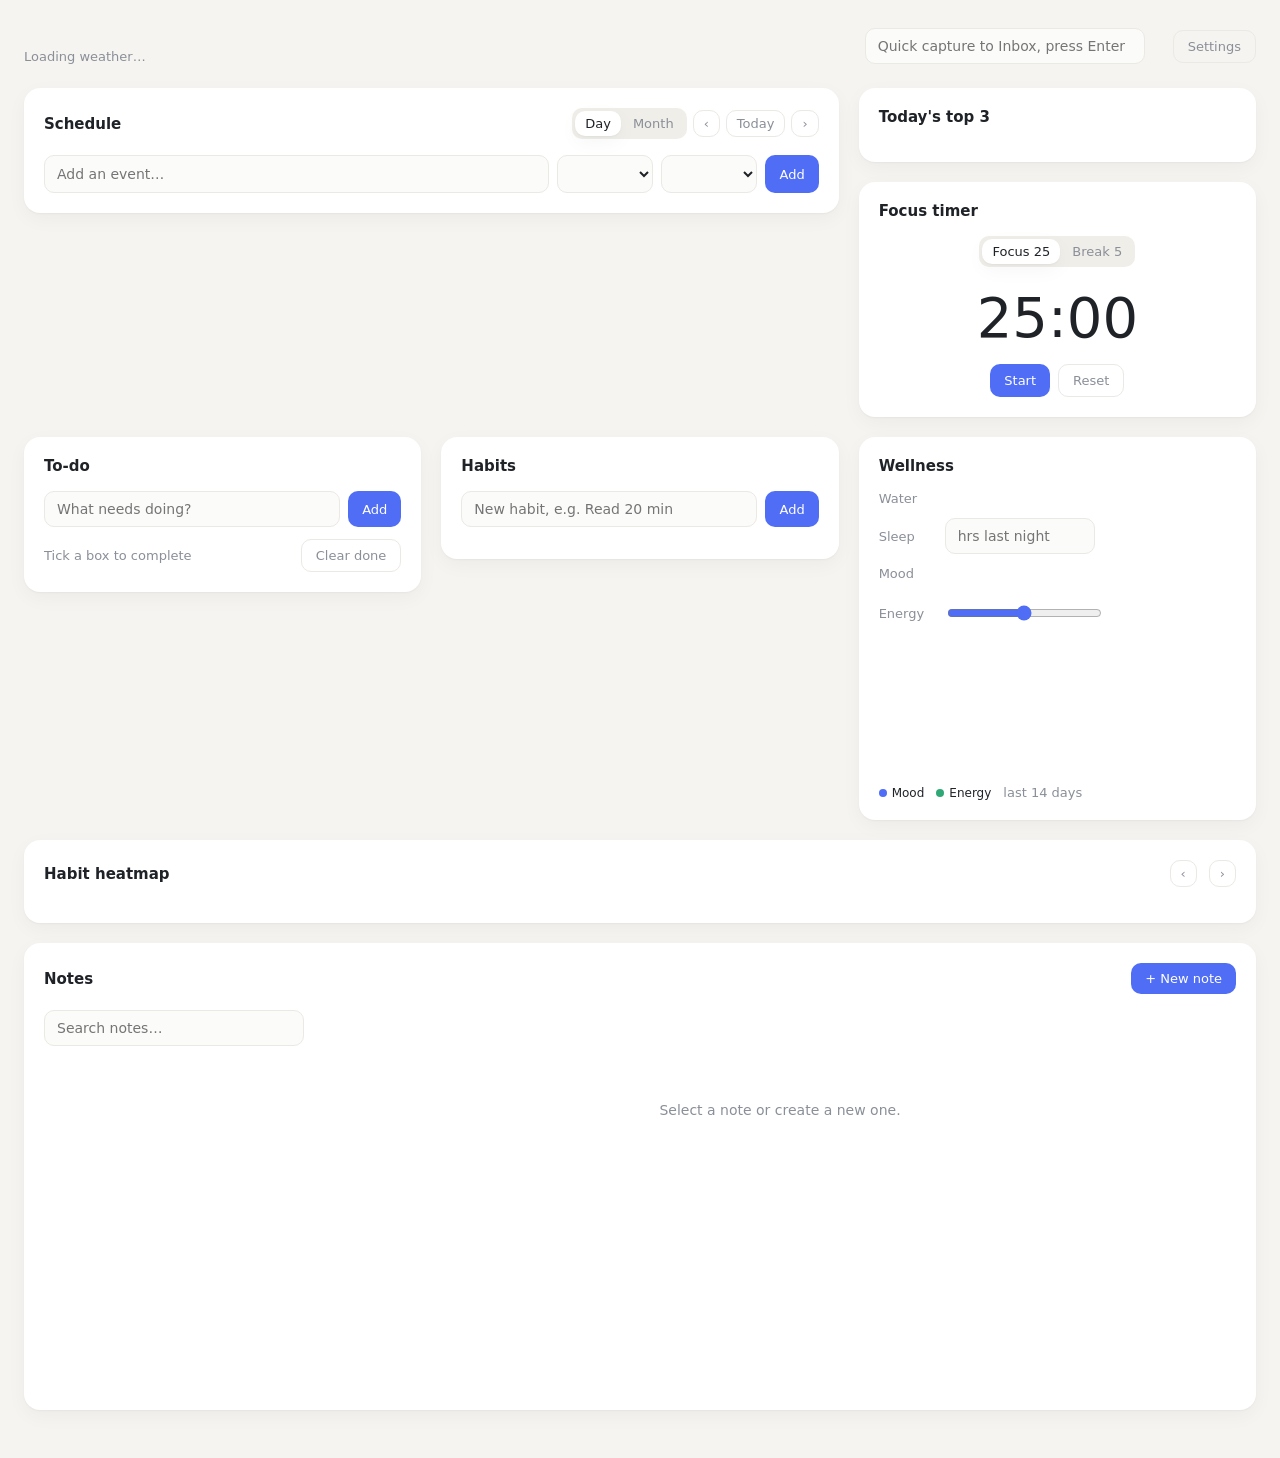
==== index.html @ 225ed876 "Initial commit: Daily Dashboard web app" ====
<!DOCTYPE html>
<html lang="en" data-theme="light">
<head>
<meta charset="UTF-8">
<meta name="viewport" content="width=device-width, initial-scale=1.0">
<title>My Day</title>
<meta name="theme-color" content="#4f6df5">
<meta name="apple-mobile-web-app-capable" content="yes">
<meta name="apple-mobile-web-app-title" content="My Day">
<link rel="manifest" href="manifest.json">
<link rel="icon" href="icon.svg" type="image/svg+xml">
<link rel="stylesheet" href="styles.css">
</head>
<body>
<div class="wrap">

  <header class="topbar">
    <div class="hero">
      <div class="greeting" id="greet"></div>
      <h1 id="today-date"></h1>
      <div class="weather" id="weather">Loading weather…</div>
    </div>
    <div class="top-right">
      <form id="capture-form" class="capture">
        <input id="capture-input" placeholder="Quick capture to Inbox, press Enter" autocomplete="off">
      </form>
      <div class="clock" id="clock"></div>
      <button class="ghost" id="settings-btn" title="Settings">Settings</button>
    </div>
  </header>

  <div class="grid">

    <!-- Schedule -->
    <section class="card cal">
      <div class="card-head">
        <h2>Schedule</h2>
        <div class="cal-nav">
          <div class="seg">
            <button data-mode="day" class="on">Day</button>
            <button data-mode="month">Month</button>
          </div>
          <button class="ghost" id="prev">&lsaquo;</button>
          <button class="ghost" id="cal-today">Today</button>
          <button class="ghost" id="next">&rsaquo;</button>
        </div>
      </div>
      <div class="cal-label" id="cal-label"></div>
      <div id="cal-body"></div>
      <form class="ev-form" id="ev-form">
        <input id="ev-title" placeholder="Add an event…" autocomplete="off" required>
        <select id="ev-start" aria-label="Start time"></select>
        <select id="ev-end" aria-label="End time"></select>
        <button type="submit">Add</button>
      </form>
    </section>

    <!-- Focus priorities -->
    <section class="card">
      <div class="card-head"><h2>Today's top 3</h2><span class="muted" id="focus-count"></span></div>
      <div id="focus-list"></div>
    </section>

    <!-- Pomodoro -->
    <section class="card pomo">
      <div class="card-head"><h2>Focus timer</h2></div>
      <div class="seg">
        <button data-pomo="focus" class="on">Focus 25</button>
        <button data-pomo="break">Break 5</button>
      </div>
      <div class="pomo-time" id="pomo-time">25:00</div>
      <div class="muted" id="pomo-today"></div>
      <div class="pomo-controls">
        <button id="pomo-start">Start</button>
        <button class="ghost" id="pomo-reset">Reset</button>
      </div>
    </section>

    <!-- To-do -->
    <section class="card">
      <div class="card-head"><h2>To-do</h2><span class="muted" id="todo-count"></span></div>
      <form class="add-row" id="todo-form">
        <input id="todo-input" placeholder="What needs doing?" autocomplete="off">
        <button type="submit">Add</button>
      </form>
      <div id="todo-list"></div>
      <div class="foot">
        <span class="muted">Tick a box to complete</span>
        <button class="ghost" id="todo-clear">Clear done</button>
      </div>
    </section>

    <!-- Habits -->
    <section class="card">
      <div class="card-head"><h2>Habits</h2></div>
      <form class="add-row" id="habit-form">
        <input id="habit-input" placeholder="New habit, e.g. Read 20 min" autocomplete="off">
        <button type="submit">Add</button>
      </form>
      <div id="habit-list"></div>
    </section>

    <!-- Wellness -->
    <section class="card">
      <div class="card-head"><h2>Wellness</h2></div>
      <div class="well-row">
        <span class="label">Water</span>
        <div class="glasses" id="water"></div>
        <span class="muted" id="water-label"></span>
      </div>
      <div class="well-row">
        <span class="label">Sleep</span>
        <input type="number" id="sleep" min="0" max="24" step="0.5" placeholder="hrs last night">
      </div>
      <div class="well-row">
        <span class="label">Mood</span>
        <div class="emoji-row" id="mood"></div>
      </div>
      <div class="well-row">
        <span class="label">Energy</span>
        <input type="range" id="energy" min="1" max="5" step="1">
        <span class="muted" id="energy-val"></span>
      </div>
      <svg class="chart" id="chart" viewBox="0 0 300 120"></svg>
      <div class="legend">
        <span><i class="dot mood-dot"></i>Mood</span>
        <span><i class="dot energy-dot"></i>Energy</span>
        <span class="muted">last 14 days</span>
      </div>
    </section>

    <!-- Habit heatmap -->
    <section class="card wide">
      <div class="card-head">
        <h2>Habit heatmap</h2>
        <div class="cal-nav">
          <button class="ghost" id="heat-prev">&lsaquo;</button>
          <span class="muted" id="heat-label"></span>
          <button class="ghost" id="heat-next">&rsaquo;</button>
        </div>
      </div>
      <div class="heat-scroll"><div id="heat-body"></div></div>
    </section>

    <!-- Notes -->
    <section class="card wide">
      <div class="card-head">
        <h2>Notes</h2>
        <button id="note-new">+ New note</button>
      </div>
      <div class="notes-layout">
        <div class="notes-side">
          <input id="n-search" placeholder="Search notes…" autocomplete="off">
          <div class="chips" id="tag-chips"></div>
          <div class="note-list" id="note-list"></div>
        </div>
        <div class="editor">
          <div class="empty" id="editor-empty">Select a note or create a new one.</div>
          <div id="editor-body" hidden class="editor">
            <div class="editor-top">
              <input id="n-title" class="note-title" placeholder="Title">
              <button class="ghost danger" id="n-delete">Delete</button>
            </div>
            <input id="n-tags" placeholder="Tags, separated by commas (e.g. work, ideas)" autocomplete="off">
            <textarea id="n-body" placeholder="Write something… #hashtags in the text are tagged automatically too."></textarea>
          </div>
        </div>
      </div>
    </section>

  </div>
</div>

<!-- Settings -->
<div class="modal" id="settings" hidden>
  <div class="modal-box">
    <div class="card-head"><h2>Settings</h2><button class="ghost" id="settings-close">Close</button></div>
    <label>Theme
      <select id="s-theme">
        <option value="light">Light</option>
        <option value="dark">Dark</option>
        <option value="system">Match system</option>
      </select>
    </label>
    <label>Accent colour
      <div class="swatches" id="s-accent"></div>
    </label>
    <label>City for weather (leave blank to use my location)
      <input id="s-city" autocomplete="off">
    </label>
    <label>Temperature
      <select id="s-units">
        <option value="C">Celsius</option>
        <option value="F">Fahrenheit</option>
      </select>
    </label>
    <label class="check"><input type="checkbox" id="s-reminders"> Reminders for upcoming events and an evening habit nudge</label>
    <label class="check"><input type="checkbox" id="s-prompt"> Add a daily journal prompt to Notes</label>
    <div class="backup">
      <button class="ghost" id="export">Export backup</button>
      <button class="ghost" id="import-btn">Import backup</button>
      <input type="file" id="import-file" accept="application/json" hidden>
    </div>
    <p class="muted">Your data is stored in this browser only. Export a backup to keep it safe or move it to another computer.</p>
  </div>
</div>

<div class="toast" id="toast" hidden></div>

<script src="app.js"></script>
</body>
</html>
---- styles.css ----
:root {
  --bg: #f5f4f0;
  --card: #ffffff;
  --ink: #1f2328;
  --muted: #8a8f98;
  --line: #ebe9e3;
  --field: #fbfbfa;
  --chip: #f0eee9;
  --accent: #4f6df5;
  --accent-soft: color-mix(in srgb, var(--accent) 12%, transparent);
  --good: #2fa876;
  --danger: #e5484d;
  --radius: 16px;
  --shadow: 0 1px 2px rgba(0,0,0,.04), 0 6px 20px rgba(0,0,0,.04);
}
[data-theme="dark"] {
  --bg: #121317;
  --card: #1b1d23;
  --ink: #e9ebf0;
  --muted: #8b909b;
  --line: #2a2d36;
  --field: #15171c;
  --chip: #262932;
  --shadow: 0 1px 2px rgba(0,0,0,.4);
}

* { box-sizing: border-box; }
[hidden] { display: none !important; }
body {
  margin: 0;
  font-family: "Segoe UI", system-ui, -apple-system, sans-serif;
  background: var(--bg);
  color: var(--ink);
  transition: background .2s, color .2s;
}
.wrap { max-width: 1280px; margin: 0 auto; padding: 28px 24px 48px; }

/* Header */
.topbar {
  display: flex; justify-content: space-between; align-items: flex-end;
  flex-wrap: wrap; gap: 16px; margin-bottom: 24px;
}
.greeting { font-size: 13px; color: var(--muted); text-transform: uppercase; letter-spacing: .08em; }
h1 { margin: 4px 0 0; font-size: 32px; font-weight: 600; }
.weather { margin-top: 8px; font-size: 13px; color: var(--muted); }
.top-right { display: flex; align-items: center; gap: 14px; flex-wrap: wrap; }
.capture input { width: 280px; }
.clock { font-size: 40px; font-weight: 300; font-variant-numeric: tabular-nums; }

/* Layout */
.grid {
  display: grid; grid-template-columns: repeat(3, minmax(0, 1fr));
  gap: 20px; align-items: start;
}
.cal { grid-column: span 2; grid-row: span 2; }
.wide { grid-column: 1 / -1; }

/* Cards & controls */
.card {
  background: var(--card); border-radius: var(--radius); padding: 20px;
  box-shadow: var(--shadow);
}
.card-head {
  display: flex; justify-content: space-between; align-items: center;
  flex-wrap: wrap; gap: 8px; margin-bottom: 16px;
}
.card-head h2 { margin: 0; font-size: 15px; font-weight: 600; }
.muted { color: var(--muted); font-size: 13px; }
.foot { display: flex; justify-content: space-between; align-items: center; margin-top: 10px; }

button {
  font-family: inherit; cursor: pointer; border: none;
  background: var(--accent); color: #fff;
  padding: 8px 14px; border-radius: 10px; font-size: 13px;
}
button:hover { filter: brightness(1.05); }
button.ghost { background: transparent; color: var(--muted); border: 1px solid var(--line); }
button.ghost:hover { color: var(--ink); }
button.danger { color: var(--danger); }
button.icon { background: transparent; color: var(--muted); padding: 2px 8px; font-size: 16px; }
button.icon:hover { color: var(--danger); }

input, select, textarea {
  font-family: inherit; font-size: 14px; color: var(--ink);
  border: 1px solid var(--line); background: var(--field);
  border-radius: 10px; padding: 9px 12px; outline: none; width: 100%;
}
input[type="checkbox"], input[type="range"] { width: auto; }
input:focus, select:focus, textarea:focus { border-color: var(--accent); }
input[type="checkbox"] { accent-color: var(--good); }
input[type="range"] { accent-color: var(--accent); }

.seg {
  display: inline-flex; background: var(--chip); border-radius: 10px; padding: 3px; gap: 2px;
}
.seg button { background: transparent; color: var(--muted); padding: 5px 10px; }
.seg button.on { background: var(--card); color: var(--ink); box-shadow: var(--shadow); }

.cal-nav { display: flex; gap: 6px; align-items: center; flex-wrap: wrap; }
.cal-nav button.ghost { padding: 5px 10px; }
.cal-label { font-size: 13px; color: var(--muted); margin-bottom: 10px; }

/* Day timeline */
.timeline { position: relative; height: 540px; margin-bottom: 16px; }
.hlabel {
  position: absolute; left: 0; width: 56px; text-align: right; padding-right: 10px;
  font-size: 12px; color: var(--muted); transform: translateY(-8px);
}
.hline { position: absolute; left: 64px; right: 0; border-top: 1px solid var(--line); }
.slot { position: absolute; left: 64px; right: 0; height: 60px; cursor: pointer; border-radius: 6px; }
.slot:hover { background: var(--accent-soft); }
.events { position: absolute; left: 64px; right: 0; top: 0; height: 540px; pointer-events: none; }
.event {
  position: absolute; pointer-events: auto; text-align: left; overflow: hidden;
  background: var(--accent-soft); color: var(--ink);
  border: none; border-left: 3px solid var(--accent); border-radius: 8px;
  padding: 5px 8px; font-size: 13px; line-height: 1.3;
}
.event:hover { filter: brightness(.97); }
.event small { display: block; color: var(--muted); font-size: 11px; }
.now { position: absolute; left: 56px; right: 0; height: 2px; background: var(--danger); z-index: 2; }
.now::before {
  content: ""; position: absolute; left: 4px; top: -3px; width: 8px; height: 8px;
  border-radius: 50%; background: var(--danger);
}
.ev-form { display: grid; grid-template-columns: 1fr 96px 96px auto; gap: 8px; }

/* Month view */
.mhead, .mgrid { display: grid; grid-template-columns: repeat(7, 1fr); gap: 6px; }
.mhead { font-size: 11px; color: var(--muted); text-align: center; margin-bottom: 6px; }
.mcell {
  background: var(--field); color: var(--ink); border: 1px solid var(--line); border-radius: 10px;
  padding: 8px 4px; min-height: 60px; display: flex; flex-direction: column; align-items: center; gap: 6px;
}
.mcell:hover { background: var(--accent-soft); filter: none; }
.mcell.today span { color: var(--accent); font-weight: 700; }
.mcell.sel { border-color: var(--accent); }
.dots { display: flex; gap: 3px; min-height: 5px; }
.dots i { width: 5px; height: 5px; border-radius: 50%; background: var(--accent); }

/* Focus priorities */
.prio { display: flex; align-items: center; gap: 10px; margin-bottom: 10px; }
.num {
  width: 24px; height: 24px; flex-shrink: 0; border-radius: 50%;
  background: var(--accent-soft); color: var(--accent);
  display: grid; place-items: center; font-size: 12px; font-weight: 600;
}
.prio-text { flex: 1; }
.prio-done { width: 18px; height: 18px; flex-shrink: 0; cursor: pointer; }

/* Pomodoro */
.pomo { text-align: center; }
.pomo .seg { margin-bottom: 8px; }
.pomo-time {
  font-size: 56px; font-weight: 300; font-variant-numeric: tabular-nums; margin: 10px 0 4px;
}
.pomo-controls { display: flex; gap: 8px; justify-content: center; margin-top: 14px; }

/* Todo */
.add-row { display: flex; gap: 8px; margin-bottom: 12px; }
.todo { display: flex; align-items: center; gap: 10px; padding: 8px 0; border-bottom: 1px solid var(--line); }
.todo:last-child { border-bottom: none; }
.todo input[type="checkbox"] { width: 18px; height: 18px; cursor: pointer; flex-shrink: 0; }
.todo span { flex: 1; font-size: 14px; word-break: break-word; }
.todo.done span { text-decoration: line-through; color: var(--muted); }

/* Habits */
.habit { padding: 12px 0; border-bottom: 1px solid var(--line); }
.habit:last-child { border-bottom: none; }
.habit-top { display: flex; align-items: center; gap: 10px; }
.habit-top .name { flex: 1; font-size: 14px; }
.check {
  width: 30px; height: 30px; border-radius: 50%; padding: 0; flex-shrink: 0;
  background: var(--chip); color: transparent; border: 2px solid var(--line); font-size: 15px;
}
.check.on { background: var(--good); border-color: var(--good); color: #fff; }
.habit-meta { display: flex; justify-content: space-between; align-items: center; margin-top: 8px; }
.week { display: flex; gap: 5px; }
.day { width: 22px; text-align: center; font-size: 10px; color: var(--muted); }
.day i { display: block; height: 8px; width: 8px; margin: 4px auto 0; border-radius: 50%; background: var(--line); }
.day.on i { background: var(--good); }
.streak { font-size: 12px; color: var(--muted); }
.streak b { color: var(--good); font-weight: 600; }

/* Wellness */
.well-row { display: flex; align-items: center; gap: 10px; margin-bottom: 12px; flex-wrap: wrap; }
.label { width: 56px; font-size: 13px; color: var(--muted); }
.well-row input[type="number"] { width: 150px; }
.glasses { display: flex; gap: 5px; }
.glass {
  width: 20px; height: 26px; padding: 0; border-radius: 3px 3px 9px 9px;
  background: var(--chip); border: 1px solid var(--line);
}
.glass.on { background: var(--accent); border-color: var(--accent); }
.glass:hover { filter: none; }
.emoji-row { display: flex; gap: 4px; }
.mood-btn { background: var(--chip); color: var(--ink); padding: 4px 6px; font-size: 18px; opacity: .45; }
.mood-btn.on { opacity: 1; background: var(--accent-soft); }
.mood-btn:hover { filter: none; opacity: 1; }
.chart { width: 100%; height: 130px; margin-top: 6px; }
.chart .line { fill: none; stroke-width: 2; }
.chart .mood { stroke: var(--accent); }
.chart .energy { stroke: var(--good); }
.chart .pt.mood { fill: var(--accent); }
.chart .pt.energy { fill: var(--good); }
.chart .ax { font-size: 9px; fill: var(--muted); }
.legend { display: flex; gap: 12px; font-size: 12px; color: var(--ink); align-items: center; flex-wrap: wrap; }
.dot { display: inline-block; width: 8px; height: 8px; border-radius: 50%; margin-right: 5px; }
.mood-dot { background: var(--accent); }
.energy-dot { background: var(--good); }

/* Heatmap */
.heat-scroll { overflow-x: auto; }
#heat-body { min-width: 720px; }
.hrow {
  display: grid; grid-template-columns: 150px repeat(var(--days), minmax(16px, 1fr));
  gap: 4px; align-items: center; margin-bottom: 6px;
}
.hhead { font-size: 10px; color: var(--muted); text-align: center; }
.hname { font-size: 13px; white-space: nowrap; overflow: hidden; text-overflow: ellipsis; }
.sq { height: 18px; padding: 0; border-radius: 4px; background: var(--chip); }
.sq.on { background: var(--good); }
.sq.today { outline: 2px solid var(--accent); outline-offset: 1px; }
.sq:disabled { opacity: .35; cursor: default; }
.sq:hover:not(:disabled) { filter: brightness(.92); }

/* Notes */
.notes-layout { display: grid; grid-template-columns: 260px 1fr; gap: 20px; min-height: 380px; }
.notes-side { display: flex; flex-direction: column; gap: 10px; min-width: 0; }
.chips { display: flex; flex-wrap: wrap; gap: 6px; }
.chip { background: var(--chip); color: var(--ink); padding: 4px 10px; font-size: 12px; border-radius: 999px; }
.chip i { font-style: normal; color: var(--muted); }
.chip.on { background: var(--accent); color: #fff; }
.chip.on i { color: #fff; opacity: .8; }
.note-list { display: flex; flex-direction: column; gap: 6px; overflow-y: auto; max-height: 320px; }
.note-item {
  text-align: left; background: transparent; color: var(--ink); padding: 10px 12px;
  border-radius: 10px; border: 1px solid transparent; display: flex; flex-direction: column; gap: 3px;
}
.note-item:hover { background: var(--chip); filter: none; }
.note-item.on { background: var(--accent-soft); border-color: var(--accent); }
.note-item strong { font-size: 14px; font-weight: 600; }
.note-item > span { font-size: 12px; color: var(--muted); overflow: hidden; text-overflow: ellipsis; white-space: nowrap; }
.tags { display: flex; flex-wrap: wrap; gap: 4px; }
.tags em { font-style: normal; font-size: 11px; color: var(--accent); }
.editor { display: flex; flex-direction: column; gap: 10px; min-width: 0; }
.editor-top { display: flex; gap: 10px; align-items: center; }
.note-title { font-size: 20px; font-weight: 600; border: none; background: transparent; padding: 4px 0; }
.note-title:focus { background: transparent; }
#n-body { flex: 1; min-height: 280px; resize: vertical; line-height: 1.6; }
.empty { display: grid; place-items: center; min-height: 200px; color: var(--muted); font-size: 14px; }

/* Settings modal */
.modal {
  position: fixed; inset: 0; background: rgba(0,0,0,.35);
  display: grid; place-items: center; z-index: 20;
}
.modal-box {
  background: var(--card); color: var(--ink); border-radius: var(--radius); padding: 22px;
  width: min(460px, 92vw); display: flex; flex-direction: column; gap: 14px; box-shadow: var(--shadow);
}
.modal label { display: flex; flex-direction: column; gap: 6px; font-size: 13px; color: var(--muted); }
.modal label.check { flex-direction: row; align-items: center; gap: 8px; color: var(--ink); }
.swatches { display: flex; gap: 8px; }
.swatch { width: 26px; height: 26px; border-radius: 50%; padding: 0; border: 2px solid transparent; }
.swatch.on { border-color: var(--ink); }
.swatch:hover { filter: none; }
.backup { display: flex; gap: 8px; flex-wrap: wrap; }

/* Toast */
.toast {
  position: fixed; bottom: 24px; left: 50%; transform: translateX(-50%);
  background: var(--ink); color: var(--bg); padding: 10px 16px; border-radius: 12px;
  font-size: 13px; box-shadow: var(--shadow); z-index: 30; max-width: 90vw;
}

/* Responsive */
@media (max-width: 1000px) {
  .grid { grid-template-columns: repeat(2, minmax(0, 1fr)); }
  .cal { grid-column: 1 / -1; grid-row: auto; }
}
@media (max-width: 640px) {
  .grid { grid-template-columns: 1fr; }
  .cal, .wide { grid-column: auto; }
  .capture input { width: 100%; }
  .ev-form { grid-template-columns: 1fr 1fr; }
  .ev-form input { grid-column: 1 / -1; }
  .notes-layout { grid-template-columns: 1fr; }
}
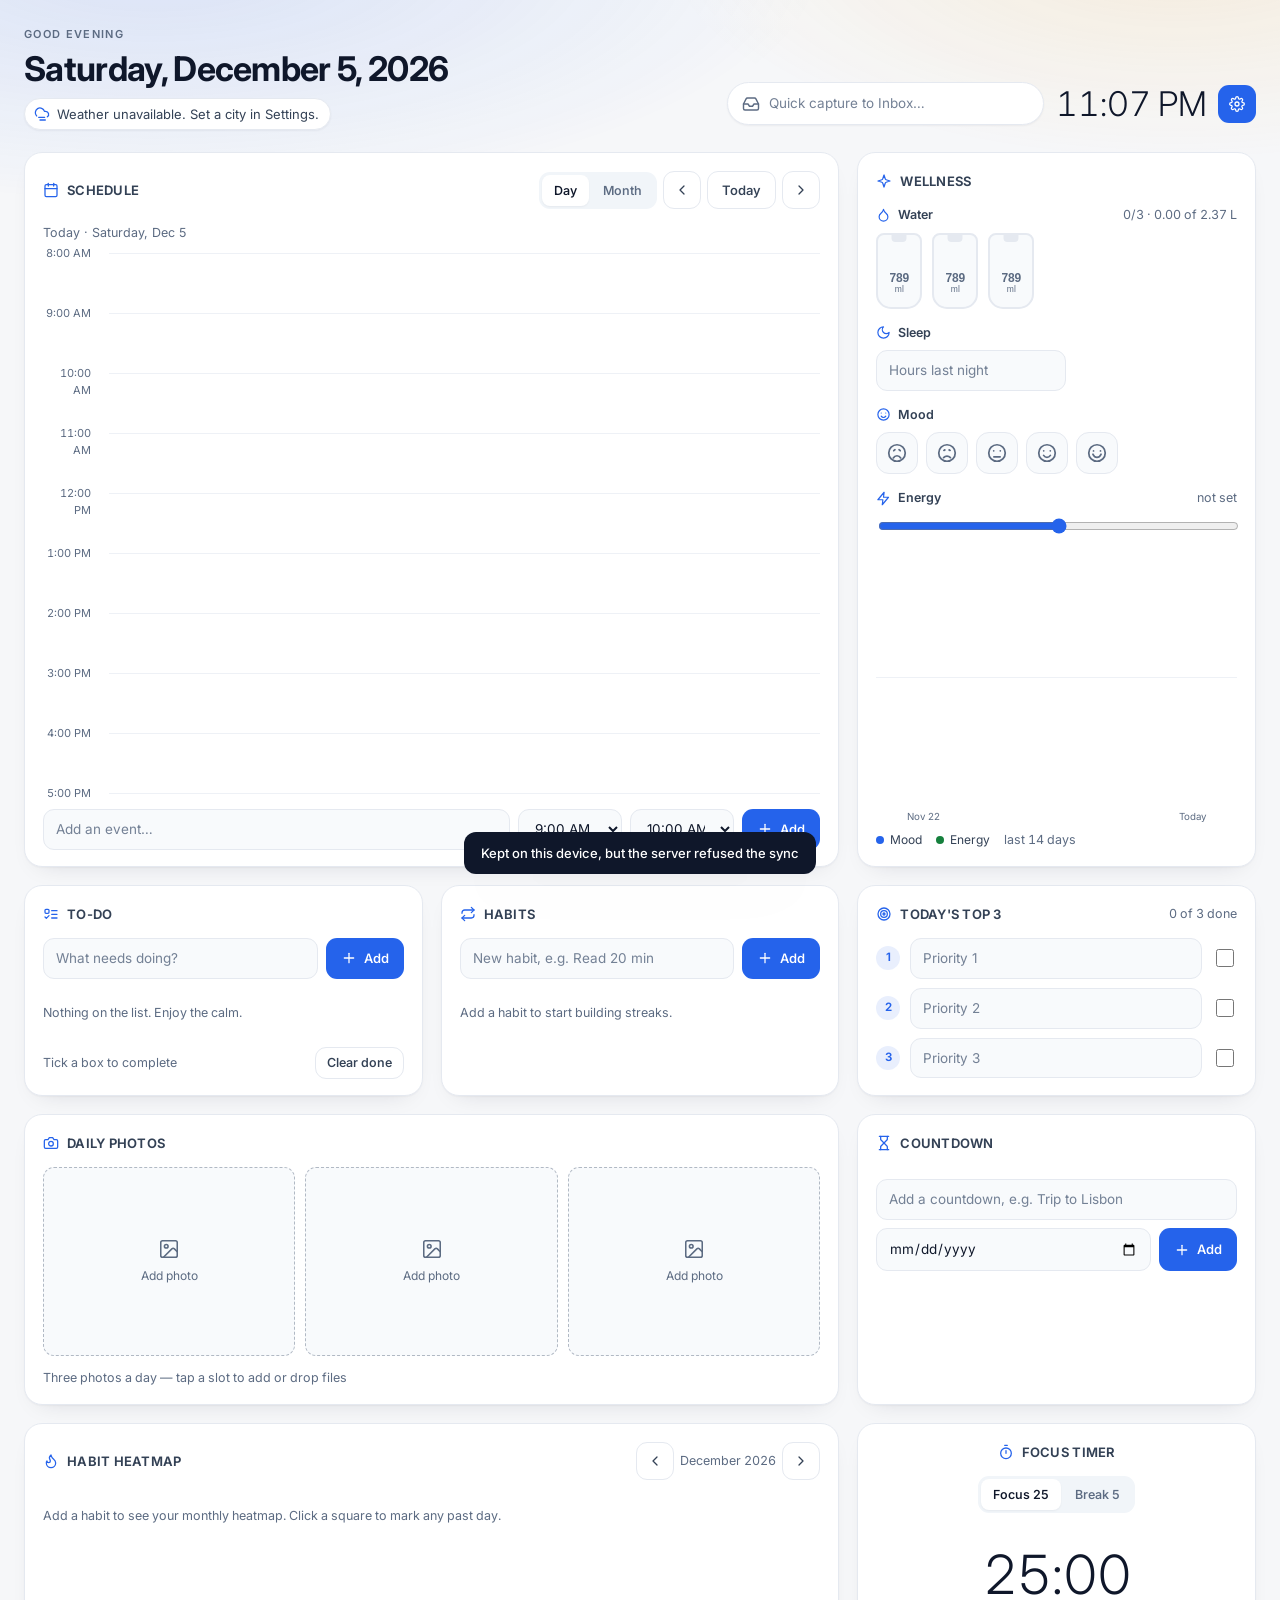
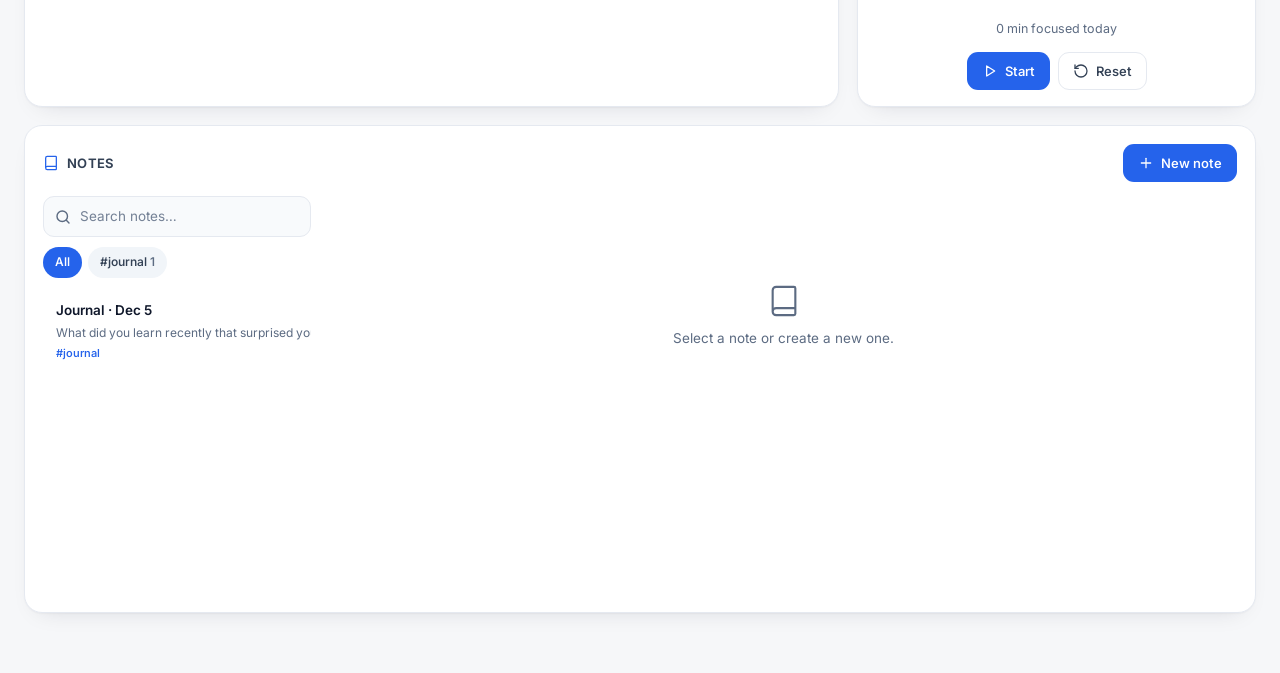
==== commit 01df9f15: "Add login, photo journal, countdown card, and a redesigned UI Interface - Bento layout with explicit" ====
--- a/index.html
+++ b/index.html
@@ -4,165 +4,289 @@
 <meta charset="UTF-8">
 <meta name="viewport" content="width=device-width, initial-scale=1.0">
 <title>My Day</title>
-<meta name="theme-color" content="#4f6df5">
+<meta name="theme-color" content="#2563eb">
 <meta name="apple-mobile-web-app-capable" content="yes">
 <meta name="apple-mobile-web-app-title" content="My Day">
 <link rel="manifest" href="manifest.json">
 <link rel="icon" href="icon.svg" type="image/svg+xml">
+<link rel="preconnect" href="https://fonts.googleapis.com">
+<link rel="preconnect" href="https://fonts.gstatic.com" crossorigin>
+<link rel="stylesheet" href="https://fonts.googleapis.com/css2?family=Inter:wght@400;500;600;700&display=swap">
 <link rel="stylesheet" href="styles.css">
 </head>
 <body>
+
+<!-- Lucide icon sprite (consistent icon set, no emoji-as-icon) -->
+<svg class="sprite" aria-hidden="true" focusable="false" xmlns="http://www.w3.org/2000/svg">
+  <symbol id="i-plus" viewBox="0 0 24 24"><path d="M5 12h14"/><path d="M12 5v14"/></symbol>
+  <symbol id="i-check" viewBox="0 0 24 24"><path d="M20 6 9 17l-5-5"/></symbol>
+  <symbol id="i-x" viewBox="0 0 24 24"><path d="M18 6 6 18"/><path d="m6 6 12 12"/></symbol>
+  <symbol id="i-trash" viewBox="0 0 24 24"><path d="M3 6h18"/><path d="M19 6v14a2 2 0 0 1-2 2H7a2 2 0 0 1-2-2V6"/><path d="M8 6V4a2 2 0 0 1 2-2h4a2 2 0 0 1 2 2v2"/><path d="M10 11v6"/><path d="M14 11v6"/></symbol>
+  <symbol id="i-chev-left" viewBox="0 0 24 24"><path d="m15 18-6-6 6-6"/></symbol>
+  <symbol id="i-chev-right" viewBox="0 0 24 24"><path d="m9 18 6-6-6-6"/></symbol>
+  <symbol id="i-search" viewBox="0 0 24 24"><circle cx="11" cy="11" r="7"/><path d="m20 20-3.2-3.2"/></symbol>
+  <symbol id="i-settings" viewBox="0 0 24 24"><circle cx="12" cy="12" r="3"/><path d="M19.4 15a1.7 1.7 0 0 0 .34 1.87l.06.06a2 2 0 1 1-2.83 2.83l-.06-.06a1.7 1.7 0 0 0-1.87-.34 1.7 1.7 0 0 0-1.03 1.56V21a2 2 0 1 1-4 0v-.11a1.7 1.7 0 0 0-1.11-1.56 1.7 1.7 0 0 0-1.87.34l-.06.06a2 2 0 1 1-2.83-2.83l.06-.06A1.7 1.7 0 0 0 4.6 15a1.7 1.7 0 0 0-1.56-1.03H3a2 2 0 1 1 0-4h.11A1.7 1.7 0 0 0 4.65 8.9a1.7 1.7 0 0 0-.34-1.87l-.06-.06a2 2 0 1 1 2.83-2.83l.06.06A1.7 1.7 0 0 0 9 4.6h.08A1.7 1.7 0 0 0 10.11 3V3a2 2 0 1 1 4 0v.11a1.7 1.7 0 0 0 1.03 1.56 1.7 1.7 0 0 0 1.87-.34l.06-.06a2 2 0 1 1 2.83 2.83l-.06.06A1.7 1.7 0 0 0 19.4 9v.08a1.7 1.7 0 0 0 1.56 1.03H21a2 2 0 1 1 0 4h-.11a1.7 1.7 0 0 0-1.49 1.03z"/></symbol>
+  <symbol id="i-calendar" viewBox="0 0 24 24"><path d="M8 2v4"/><path d="M16 2v4"/><rect width="18" height="18" x="3" y="4" rx="2"/><path d="M3 10h18"/></symbol>
+  <symbol id="i-target" viewBox="0 0 24 24"><circle cx="12" cy="12" r="9"/><circle cx="12" cy="12" r="5"/><circle cx="12" cy="12" r="1.5"/></symbol>
+  <symbol id="i-timer" viewBox="0 0 24 24"><path d="M10 2h4"/><path d="M12 14v-4"/><circle cx="12" cy="14" r="8"/></symbol>
+  <symbol id="i-play" viewBox="0 0 24 24"><path d="M7 4.5 19 12 7 19.5z"/></symbol>
+  <symbol id="i-pause" viewBox="0 0 24 24"><rect x="14" y="4" width="4" height="16" rx="1"/><rect x="6" y="4" width="4" height="16" rx="1"/></symbol>
+  <symbol id="i-rotate" viewBox="0 0 24 24"><path d="M3 12a9 9 0 1 0 9-9 9.75 9.75 0 0 0-6.74 2.74L3 8"/><path d="M3 3v5h5"/></symbol>
+  <symbol id="i-list" viewBox="0 0 24 24"><rect x="3" y="5" width="6" height="6" rx="1.5"/><path d="m3 16.5 2 2 4-4"/><path d="M13 7h8"/><path d="M13 12.5h8"/><path d="M13 18h8"/></symbol>
+  <symbol id="i-repeat" viewBox="0 0 24 24"><path d="m17 2 4 4-4 4"/><path d="M3 11v-1a4 4 0 0 1 4-4h14"/><path d="m7 22-4-4 4-4"/><path d="M21 13v1a4 4 0 0 1-4 4H3"/></symbol>
+  <symbol id="i-flame" viewBox="0 0 24 24"><path d="M8.5 14.5A2.5 2.5 0 0 0 11 12c0-1.4-.5-2-1-3-1.1-2.1-.2-4 2-6 .5 2.5 2 4.9 4 6.5 2 1.6 3 3.5 3 5.5a7 7 0 1 1-14 0c0-1.2.4-2.3 1-3a2.5 2.5 0 0 0 2.5 2.5z"/></symbol>
+  <symbol id="i-note" viewBox="0 0 24 24"><path d="M4 19.5v-15A2.5 2.5 0 0 1 6.5 2H19a1 1 0 0 1 1 1v18a1 1 0 0 1-1 1H6.5a1 1 0 0 1 0-5H20"/></symbol>
+  <symbol id="i-tag" viewBox="0 0 24 24"><path d="M12.6 2.6A2 2 0 0 0 11.2 2H4a2 2 0 0 0-2 2v7.2a2 2 0 0 0 .6 1.4l8.7 8.7a2.4 2.4 0 0 0 3.4 0l6.6-6.6a2.4 2.4 0 0 0 0-3.4z"/><circle cx="7.5" cy="7.5" r="1"/></symbol>
+  <symbol id="i-inbox" viewBox="0 0 24 24"><path d="M22 12h-6l-2 3h-4l-2-3H2"/><path d="M5.45 5.11 2 12v6a2 2 0 0 0 2 2h16a2 2 0 0 0 2-2v-6l-3.45-6.89A2 2 0 0 0 16.76 4H7.24a2 2 0 0 0-1.79 1.11z"/></symbol>
+  <symbol id="i-droplet" viewBox="0 0 24 24"><path d="M12 21a7 7 0 0 0 7-7c0-2-1-3.9-3-5.5s-3.5-4-4-6.5c-.5 2.5-2 4.9-4 6.5C6 10.1 5 12 5 14a7 7 0 0 0 7 7z"/></symbol>
+  <symbol id="i-moon" viewBox="0 0 24 24"><path d="M12 3a6 6 0 0 0 9 9 9 9 0 1 1-9-9z"/></symbol>
+  <symbol id="i-zap" viewBox="0 0 24 24"><path d="M13 2 3 14h8l-1 8 10-12h-8z"/></symbol>
+  <symbol id="i-download" viewBox="0 0 24 24"><path d="M21 15v4a2 2 0 0 1-2 2H5a2 2 0 0 1-2-2v-4"/><path d="m7 10 5 5 5-5"/><path d="M12 15V3"/></symbol>
+  <symbol id="i-upload" viewBox="0 0 24 24"><path d="M21 15v4a2 2 0 0 1-2 2H5a2 2 0 0 1-2-2v-4"/><path d="m17 8-5-5-5 5"/><path d="M12 3v12"/></symbol>
+  <symbol id="i-sparkle" viewBox="0 0 24 24"><path d="m12 3-1.9 5.8a2 2 0 0 1-1.3 1.3L3 12l5.8 1.9a2 2 0 0 1 1.3 1.3L12 21l1.9-5.8a2 2 0 0 1 1.3-1.3L21 12l-5.8-1.9a2 2 0 0 1-1.3-1.3z"/></symbol>
+  <!-- weather -->
+  <symbol id="i-sun" viewBox="0 0 24 24"><circle cx="12" cy="12" r="4"/><path d="M12 2v2M12 20v2M4.9 4.9l1.4 1.4M17.7 17.7l1.4 1.4M2 12h2M20 12h2M6.3 17.7l-1.4 1.4M19.1 4.9l-1.4 1.4"/></symbol>
+  <symbol id="i-cloud-sun" viewBox="0 0 24 24"><path d="M12 2v2M4.9 4.9l1.4 1.4M20 12h2M19.1 4.9l-1.4 1.4"/><path d="M15.9 12.6a4 4 0 0 0-5.9-4.1"/><path d="M13 22H7a5 5 0 1 1 4.9-6H13a3 3 0 0 1 0 6z"/></symbol>
+  <symbol id="i-cloud" viewBox="0 0 24 24"><path d="M17.5 19H9a7 7 0 1 1 6.7-9h1.8a4.5 4.5 0 1 1 0 9z"/></symbol>
+  <symbol id="i-cloud-fog" viewBox="0 0 24 24"><path d="M4 14.9A7 7 0 1 1 15.7 8h1.8a4.5 4.5 0 0 1 2.5 8.2"/><path d="M16 17H7"/><path d="M17 21H9"/></symbol>
+  <symbol id="i-cloud-drizzle" viewBox="0 0 24 24"><path d="M4 14.9A7 7 0 1 1 15.7 8h1.8a4.5 4.5 0 0 1 2.5 8.2"/><path d="M8 19v1M8 14v1M16 19v1M16 14v1M12 21v1M12 16v1"/></symbol>
+  <symbol id="i-cloud-rain" viewBox="0 0 24 24"><path d="M4 14.9A7 7 0 1 1 15.7 8h1.8a4.5 4.5 0 0 1 2.5 8.2"/><path d="M16 14v6M8 14v6M12 16v6"/></symbol>
+  <symbol id="i-cloud-snow" viewBox="0 0 24 24"><path d="M4 14.9A7 7 0 1 1 15.7 8h1.8a4.5 4.5 0 0 1 2.5 8.2"/><path d="M8 15h.01M8 19h.01M12 17h.01M12 21h.01M16 15h.01M16 19h.01"/></symbol>
+  <symbol id="i-cloud-bolt" viewBox="0 0 24 24"><path d="M6 16.3A7 7 0 1 1 15.7 8h1.8a4.5 4.5 0 0 1 2.5 8.2"/><path d="m13 12-3 5h4l-3 5"/></symbol>
+  <!-- mood faces -->
+  <symbol id="i-mood-1" viewBox="0 0 24 24"><circle cx="12" cy="12" r="9"/><path d="M8.5 9.5 9.8 8.4M15.5 9.5 14.2 8.4"/><path d="M8 17.4c.9-1.6 2.3-2.4 4-2.4s3.1.8 4 2.4"/></symbol>
+  <symbol id="i-mood-2" viewBox="0 0 24 24"><circle cx="12" cy="12" r="9"/><path d="M8.6 9.2 9.7 8.6M15.4 9.2 14.3 8.6"/><path d="M8.3 17c1-1.1 2.2-1.7 3.7-1.7s2.7.6 3.7 1.7"/></symbol>
+  <symbol id="i-mood-3" viewBox="0 0 24 24"><circle cx="12" cy="12" r="9"/><path d="M8.4 9.6h.01M15.6 9.6h.01"/><path d="M8.6 16.2h6.8"/></symbol>
+  <symbol id="i-mood-4" viewBox="0 0 24 24"><circle cx="12" cy="12" r="9"/><path d="M8.4 9.6h.01M15.6 9.6h.01"/><path d="M8.3 14.6c1 1.5 2.2 2.2 3.7 2.2s2.7-.7 3.7-2.2"/></symbol>
+  <symbol id="i-mood-5" viewBox="0 0 24 24"><circle cx="12" cy="12" r="9"/><path d="M8.2 9.8h.01M15.8 9.8h.01"/><path d="M7.6 13.4c1.1 2.2 2.6 3.3 4.4 3.3s3.3-1.1 4.4-3.3"/></symbol>
+  <!-- photos -->
+  <symbol id="i-camera" viewBox="0 0 24 24"><path d="M14.5 4h-5L7.5 7H4a2 2 0 0 0-2 2v9a2 2 0 0 0 2 2h16a2 2 0 0 0 2-2V9a2 2 0 0 0-2-2h-3.5z"/><circle cx="12" cy="13" r="3.5"/></symbol>
+  <symbol id="i-image" viewBox="0 0 24 24"><rect width="18" height="18" x="3" y="3" rx="2"/><circle cx="9" cy="9" r="2"/><path d="m21 15-3.1-3.1a2 2 0 0 0-2.8 0L6 21"/></symbol>
+  <symbol id="i-maximize" viewBox="0 0 24 24"><path d="M8 3H5a2 2 0 0 0-2 2v3"/><path d="M16 3h3a2 2 0 0 1 2 2v3"/><path d="M21 16v3a2 2 0 0 1-2 2h-3"/><path d="M3 16v3a2 2 0 0 0 2 2h3"/></symbol>
+  <symbol id="i-hourglass" viewBox="0 0 24 24"><path d="M5 22h14"/><path d="M5 2h14"/><path d="M17 22v-4.2a2 2 0 0 0-.6-1.4L12 12l-4.4 4.4A2 2 0 0 0 7 17.8V22"/><path d="M7 2v4.2a2 2 0 0 0 .6 1.4L12 12l4.4-4.4A2 2 0 0 0 17 6.2V2"/></symbol>
+</svg>
+
 <div class="wrap">
 
   <header class="topbar">
     <div class="hero">
       <div class="greeting" id="greet"></div>
       <h1 id="today-date"></h1>
-      <div class="weather" id="weather">Loading weather…</div>
+      <div class="weather" id="weather">
+        <svg class="ico" aria-hidden="true"><use href="#i-cloud-sun"/></svg>
+        <span>Loading weather…</span>
+      </div>
     </div>
     <div class="top-right">
-      <form id="capture-form" class="capture">
-        <input id="capture-input" placeholder="Quick capture to Inbox, press Enter" autocomplete="off">
-      </form>
-      <div class="clock" id="clock"></div>
-      <button class="ghost" id="settings-btn" title="Settings">Settings</button>
+      <form id="capture-form" class="capture" role="search">
+        <svg class="ico" aria-hidden="true"><use href="#i-inbox"/></svg>
+        <input id="capture-input" placeholder="Quick capture to Inbox…" autocomplete="off" aria-label="Quick capture to Inbox">
+      </form>
+      <div class="clock" id="clock" aria-live="off"></div>
+      <button class="btn icon-only" id="settings-btn" title="Settings" aria-label="Open settings">
+        <svg class="ico" aria-hidden="true"><use href="#i-settings"/></svg>
+      </button>
     </div>
   </header>
 
   <div class="grid">
 
     <!-- Schedule -->
-    <section class="card cal">
-      <div class="card-head">
-        <h2>Schedule</h2>
+    <section class="card cal" aria-labelledby="h-schedule">
+      <div class="card-head">
+        <h2 id="h-schedule"><svg class="ico" aria-hidden="true"><use href="#i-calendar"/></svg>Schedule</h2>
         <div class="cal-nav">
-          <div class="seg">
-            <button data-mode="day" class="on">Day</button>
-            <button data-mode="month">Month</button>
+          <div class="seg" role="group" aria-label="Calendar view">
+            <button data-mode="day" class="on" aria-pressed="true">Day</button>
+            <button data-mode="month" aria-pressed="false">Month</button>
           </div>
-          <button class="ghost" id="prev">&lsaquo;</button>
-          <button class="ghost" id="cal-today">Today</button>
-          <button class="ghost" id="next">&rsaquo;</button>
+          <button class="btn ghost icon-only" id="prev" aria-label="Previous"><svg class="ico" aria-hidden="true"><use href="#i-chev-left"/></svg></button>
+          <button class="btn ghost" id="cal-today">Today</button>
+          <button class="btn ghost icon-only" id="next" aria-label="Next"><svg class="ico" aria-hidden="true"><use href="#i-chev-right"/></svg></button>
         </div>
       </div>
       <div class="cal-label" id="cal-label"></div>
       <div id="cal-body"></div>
       <form class="ev-form" id="ev-form">
-        <input id="ev-title" placeholder="Add an event…" autocomplete="off" required>
+        <input id="ev-title" placeholder="Add an event…" autocomplete="off" required aria-label="Event title">
         <select id="ev-start" aria-label="Start time"></select>
         <select id="ev-end" aria-label="End time"></select>
-        <button type="submit">Add</button>
+        <button class="btn" type="submit"><svg class="ico" aria-hidden="true"><use href="#i-plus"/></svg>Add</button>
       </form>
     </section>
 
     <!-- Focus priorities -->
-    <section class="card">
-      <div class="card-head"><h2>Today's top 3</h2><span class="muted" id="focus-count"></span></div>
+    <section class="card top3" aria-labelledby="h-top3">
+      <div class="card-head">
+        <h2 id="h-top3"><svg class="ico" aria-hidden="true"><use href="#i-target"/></svg>Today's top 3</h2>
+        <span class="muted" id="focus-count"></span>
+      </div>
       <div id="focus-list"></div>
     </section>
 
     <!-- Pomodoro -->
-    <section class="card pomo">
-      <div class="card-head"><h2>Focus timer</h2></div>
-      <div class="seg">
-        <button data-pomo="focus" class="on">Focus 25</button>
-        <button data-pomo="break">Break 5</button>
-      </div>
-      <div class="pomo-time" id="pomo-time">25:00</div>
+    <section class="card pomo" aria-labelledby="h-timer">
+      <div class="card-head"><h2 id="h-timer"><svg class="ico" aria-hidden="true"><use href="#i-timer"/></svg>Focus timer</h2></div>
+      <div class="seg" role="group" aria-label="Timer mode">
+        <button data-pomo="focus" class="on" aria-pressed="true">Focus 25</button>
+        <button data-pomo="break" aria-pressed="false">Break 5</button>
+      </div>
+      <div class="pomo-time" id="pomo-time" role="timer" aria-live="off">25:00</div>
       <div class="muted" id="pomo-today"></div>
       <div class="pomo-controls">
-        <button id="pomo-start">Start</button>
-        <button class="ghost" id="pomo-reset">Reset</button>
+        <button class="btn" id="pomo-start"><svg class="ico" aria-hidden="true"><use href="#i-play"/></svg><span>Start</span></button>
+        <button class="btn ghost" id="pomo-reset"><svg class="ico" aria-hidden="true"><use href="#i-rotate"/></svg>Reset</button>
       </div>
     </section>
 
     <!-- To-do -->
-    <section class="card">
-      <div class="card-head"><h2>To-do</h2><span class="muted" id="todo-count"></span></div>
+    <section class="card todo-card" aria-labelledby="h-todo">
+      <div class="card-head">
+        <h2 id="h-todo"><svg class="ico" aria-hidden="true"><use href="#i-list"/></svg>To-do</h2>
+        <span class="muted" id="todo-count"></span>
+      </div>
       <form class="add-row" id="todo-form">
-        <input id="todo-input" placeholder="What needs doing?" autocomplete="off">
-        <button type="submit">Add</button>
+        <input id="todo-input" placeholder="What needs doing?" autocomplete="off" aria-label="New to-do">
+        <button class="btn" type="submit"><svg class="ico" aria-hidden="true"><use href="#i-plus"/></svg>Add</button>
       </form>
       <div id="todo-list"></div>
       <div class="foot">
         <span class="muted">Tick a box to complete</span>
-        <button class="ghost" id="todo-clear">Clear done</button>
+        <button class="btn ghost sm" id="todo-clear">Clear done</button>
       </div>
     </section>
 
     <!-- Habits -->
-    <section class="card">
-      <div class="card-head"><h2>Habits</h2></div>
+    <section class="card habits-card" aria-labelledby="h-habits">
+      <div class="card-head"><h2 id="h-habits"><svg class="ico" aria-hidden="true"><use href="#i-repeat"/></svg>Habits</h2></div>
       <form class="add-row" id="habit-form">
-        <input id="habit-input" placeholder="New habit, e.g. Read 20 min" autocomplete="off">
-        <button type="submit">Add</button>
+        <input id="habit-input" placeholder="New habit, e.g. Read 20 min" autocomplete="off" aria-label="New habit">
+        <button class="btn" type="submit"><svg class="ico" aria-hidden="true"><use href="#i-plus"/></svg>Add</button>
       </form>
       <div id="habit-list"></div>
     </section>
 
+    <!-- Daily photos -->
+    <section class="card photos" aria-labelledby="h-photos">
+      <div class="card-head">
+        <h2 id="h-photos"><svg class="ico" aria-hidden="true"><use href="#i-camera"/></svg>Daily photos</h2>
+        <span class="muted" id="photo-count"></span>
+      </div>
+      <div class="photo-row" id="photo-row"></div>
+      <input type="file" id="photo-input" accept="image/*" multiple hidden>
+      <div class="foot">
+        <span class="muted">Three photos a day — tap a slot to add or drop files</span>
+        <span class="muted" id="photo-meta"></span>
+      </div>
+    </section>
+
     <!-- Wellness -->
-    <section class="card">
-      <div class="card-head"><h2>Wellness</h2></div>
-      <div class="well-row">
-        <span class="label">Water</span>
-        <div class="glasses" id="water"></div>
-        <span class="muted" id="water-label"></span>
-      </div>
-      <div class="well-row">
-        <span class="label">Sleep</span>
-        <input type="number" id="sleep" min="0" max="24" step="0.5" placeholder="hrs last night">
-      </div>
-      <div class="well-row">
-        <span class="label">Mood</span>
-        <div class="emoji-row" id="mood"></div>
-      </div>
-      <div class="well-row">
-        <span class="label">Energy</span>
+    <section class="card wellness" aria-labelledby="h-wellness">
+      <div class="card-head"><h2 id="h-wellness"><svg class="ico" aria-hidden="true"><use href="#i-sparkle"/></svg>Wellness</h2></div>
+
+      <div class="well-block">
+        <div class="well-head">
+          <span class="well-title"><svg class="ico" aria-hidden="true"><use href="#i-droplet"/></svg>Water</span>
+          <span class="muted" id="water-label"></span>
+        </div>
+        <div class="bottles" id="water" role="group" aria-label="Water bottles"></div>
+      </div>
+
+      <div class="well-block">
+        <div class="well-head">
+          <label class="well-title" for="sleep"><svg class="ico" aria-hidden="true"><use href="#i-moon"/></svg>Sleep</label>
+        </div>
+        <input type="number" id="sleep" min="0" max="24" step="0.5" placeholder="Hours last night">
+      </div>
+
+      <div class="well-block">
+        <div class="well-head">
+          <span class="well-title"><svg class="ico" aria-hidden="true"><use href="#i-mood-4"/></svg>Mood</span>
+        </div>
+        <div class="mood-row" id="mood" role="group" aria-label="Today's mood"></div>
+      </div>
+
+      <div class="well-block">
+        <div class="well-head">
+          <label class="well-title" for="energy"><svg class="ico" aria-hidden="true"><use href="#i-zap"/></svg>Energy</label>
+          <span class="muted" id="energy-val"></span>
+        </div>
         <input type="range" id="energy" min="1" max="5" step="1">
-        <span class="muted" id="energy-val"></span>
-      </div>
-      <svg class="chart" id="chart" viewBox="0 0 300 120"></svg>
-      <div class="legend">
-        <span><i class="dot mood-dot"></i>Mood</span>
-        <span><i class="dot energy-dot"></i>Energy</span>
-        <span class="muted">last 14 days</span>
+      </div>
+
+      <div class="chart-wrap">
+        <svg class="chart" id="chart" viewBox="0 0 300 120" role="img" aria-label="Mood and energy over the last 14 days"></svg>
+        <div class="legend">
+          <span><i class="dot mood-dot"></i>Mood</span>
+          <span><i class="dot energy-dot"></i>Energy</span>
+          <span class="muted">last 14 days</span>
+        </div>
+      </div>
+    </section>
+
+    <!-- Countdown -->
+    <section class="card countdown" aria-labelledby="h-countdown">
+      <div class="card-head">
+        <h2 id="h-countdown"><svg class="ico" aria-hidden="true"><use href="#i-hourglass"/></svg>Countdown</h2>
+        <span class="muted" id="cd-count"></span>
+      </div>
+      <div id="cd-list"></div>
+      <form class="cd-form" id="cd-form">
+        <input id="cd-name" placeholder="Add a countdown, e.g. Trip to Lisbon" autocomplete="off" aria-label="Countdown name">
+        <div class="cd-form-row">
+          <input type="date" id="cd-date" aria-label="Target date" required>
+          <button class="btn" type="submit"><svg class="ico" aria-hidden="true"><use href="#i-plus"/></svg>Add</button>
+        </div>
+      </form>
+      <div class="foot" id="cd-foot" hidden>
+        <span class="muted">Dates save with your other data</span>
+        <button class="btn ghost sm" id="cd-clear">Clear passed</button>
       </div>
     </section>
 
     <!-- Habit heatmap -->
-    <section class="card wide">
-      <div class="card-head">
-        <h2>Habit heatmap</h2>
+    <section class="card wide heat" aria-labelledby="h-heat">
+      <div class="card-head">
+        <h2 id="h-heat"><svg class="ico" aria-hidden="true"><use href="#i-flame"/></svg>Habit heatmap</h2>
         <div class="cal-nav">
-          <button class="ghost" id="heat-prev">&lsaquo;</button>
+          <button class="btn ghost icon-only" id="heat-prev" aria-label="Previous month"><svg class="ico" aria-hidden="true"><use href="#i-chev-left"/></svg></button>
           <span class="muted" id="heat-label"></span>
-          <button class="ghost" id="heat-next">&rsaquo;</button>
+          <button class="btn ghost icon-only" id="heat-next" aria-label="Next month"><svg class="ico" aria-hidden="true"><use href="#i-chev-right"/></svg></button>
         </div>
       </div>
       <div class="heat-scroll"><div id="heat-body"></div></div>
     </section>
 
     <!-- Notes -->
-    <section class="card wide">
-      <div class="card-head">
-        <h2>Notes</h2>
-        <button id="note-new">+ New note</button>
+    <section class="card wide notes-card" aria-labelledby="h-notes">
+      <div class="card-head">
+        <h2 id="h-notes"><svg class="ico" aria-hidden="true"><use href="#i-note"/></svg>Notes</h2>
+        <button class="btn" id="note-new"><svg class="ico" aria-hidden="true"><use href="#i-plus"/></svg>New note</button>
       </div>
       <div class="notes-layout">
         <div class="notes-side">
-          <input id="n-search" placeholder="Search notes…" autocomplete="off">
-          <div class="chips" id="tag-chips"></div>
+          <div class="search-box">
+            <svg class="ico" aria-hidden="true"><use href="#i-search"/></svg>
+            <input id="n-search" placeholder="Search notes…" autocomplete="off" aria-label="Search notes">
+          </div>
+          <div class="chips" id="tag-chips" role="group" aria-label="Filter by tag"></div>
           <div class="note-list" id="note-list"></div>
         </div>
         <div class="editor">
-          <div class="empty" id="editor-empty">Select a note or create a new one.</div>
+          <div class="empty" id="editor-empty">
+            <svg class="ico big" aria-hidden="true"><use href="#i-note"/></svg>
+            <p>Select a note or create a new one.</p>
+          </div>
           <div id="editor-body" hidden class="editor">
             <div class="editor-top">
-              <input id="n-title" class="note-title" placeholder="Title">
-              <button class="ghost danger" id="n-delete">Delete</button>
+              <input id="n-title" class="note-title" placeholder="Title" aria-label="Note title">
+              <button class="btn ghost danger sm" id="n-delete"><svg class="ico" aria-hidden="true"><use href="#i-trash"/></svg>Delete</button>
             </div>
-            <input id="n-tags" placeholder="Tags, separated by commas (e.g. work, ideas)" autocomplete="off">
-            <textarea id="n-body" placeholder="Write something… #hashtags in the text are tagged automatically too."></textarea>
+            <div class="tag-input">
+              <svg class="ico" aria-hidden="true"><use href="#i-tag"/></svg>
+              <input id="n-tags" placeholder="Tags, separated by commas (e.g. work, ideas)" autocomplete="off" aria-label="Note tags">
+            </div>
+            <textarea id="n-body" placeholder="Write something… #hashtags in the text are tagged automatically too." aria-label="Note body"></textarea>
           </div>
         </div>
       </div>
@@ -173,39 +297,59 @@
 
 <!-- Settings -->
 <div class="modal" id="settings" hidden>
-  <div class="modal-box">
-    <div class="card-head"><h2>Settings</h2><button class="ghost" id="settings-close">Close</button></div>
-    <label>Theme
+  <div class="modal-box" role="dialog" aria-modal="true" aria-labelledby="h-settings">
+    <div class="card-head">
+      <h2 id="h-settings">Settings</h2>
+      <button class="btn ghost icon-only" id="settings-close" aria-label="Close settings"><svg class="ico" aria-hidden="true"><use href="#i-x"/></svg></button>
+    </div>
+    <label for="s-theme">Theme
       <select id="s-theme">
         <option value="light">Light</option>
         <option value="dark">Dark</option>
         <option value="system">Match system</option>
       </select>
     </label>
-    <label>Accent colour
-      <div class="swatches" id="s-accent"></div>
-    </label>
-    <label>City for weather (leave blank to use my location)
+    <fieldset class="fieldset">
+      <legend>Accent colour</legend>
+      <div class="swatches" id="s-accent" role="group" aria-label="Accent colour"></div>
+    </fieldset>
+    <label for="s-city">City for weather (leave blank to use my location)
       <input id="s-city" autocomplete="off">
     </label>
-    <label>Temperature
+    <label for="s-units">Temperature
       <select id="s-units">
         <option value="C">Celsius</option>
         <option value="F">Fahrenheit</option>
       </select>
     </label>
-    <label class="check"><input type="checkbox" id="s-reminders"> Reminders for upcoming events and an evening habit nudge</label>
-    <label class="check"><input type="checkbox" id="s-prompt"> Add a daily journal prompt to Notes</label>
+    <label class="check"><input type="checkbox" id="s-reminders"> <span>Reminders for upcoming events and an evening habit nudge</span></label>
+    <label class="check"><input type="checkbox" id="s-prompt"> <span>Add a daily journal prompt to Notes</span></label>
+    <fieldset class="fieldset">
+      <legend>Daily photos</legend>
+      <p class="muted" id="s-photo-info"></p>
+      <button class="btn ghost danger" id="s-photos-clear"><svg class="ico" aria-hidden="true"><use href="#i-trash"/></svg>Delete all photos</button>
+    </fieldset>
     <div class="backup">
-      <button class="ghost" id="export">Export backup</button>
-      <button class="ghost" id="import-btn">Import backup</button>
+      <button class="btn ghost" id="export"><svg class="ico" aria-hidden="true"><use href="#i-download"/></svg>Export backup</button>
+      <button class="btn ghost" id="import-btn"><svg class="ico" aria-hidden="true"><use href="#i-upload"/></svg>Import backup</button>
       <input type="file" id="import-file" accept="application/json" hidden>
     </div>
     <p class="muted">Your data is stored in this browser only. Export a backup to keep it safe or move it to another computer.</p>
   </div>
 </div>
 
-<div class="toast" id="toast" hidden></div>
+<div class="lightbox" id="lightbox" hidden>
+  <button class="lb-x" id="lb-close" aria-label="Close photo viewer"><svg class="ico" aria-hidden="true"><use href="#i-x"/></svg></button>
+  <button class="lb-nav prev" id="lb-prev" aria-label="Previous photo"><svg class="ico" aria-hidden="true"><use href="#i-chev-left"/></svg></button>
+  <img id="lb-img" alt="">
+  <button class="lb-nav next" id="lb-next" aria-label="Next photo"><svg class="ico" aria-hidden="true"><use href="#i-chev-right"/></svg></button>
+  <div class="lb-bar">
+    <span id="lb-cap"></span>
+    <button class="btn ghost danger sm" id="lb-del"><svg class="ico" aria-hidden="true"><use href="#i-trash"/></svg>Delete</button>
+  </div>
+</div>
+
+<div class="toast" id="toast" role="status" aria-live="polite" hidden></div>
 
 <script src="app.js"></script>
 </body>
--- a/styles.css
+++ b/styles.css
@@ -1,289 +1,927 @@
+/* ==========================================================================
+   My Day — design system
+   Style: Minimalism + light Glassmorphism (dashboard / data-dense)
+   Type:  Inter (professional / corporate pairing)
+   Icons: Lucide (SVG sprite — never emoji)
+   ========================================================================== */
+
 :root {
-  --bg: #f5f4f0;
+  color-scheme: light;
+
+  /* surfaces */
+  --bg: #f6f7f9;
   --card: #ffffff;
-  --ink: #1f2328;
-  --muted: #8a8f98;
-  --line: #ebe9e3;
-  --field: #fbfbfa;
-  --chip: #f0eee9;
-  --accent: #4f6df5;
-  --accent-soft: color-mix(in srgb, var(--accent) 12%, transparent);
-  --good: #2fa876;
-  --danger: #e5484d;
-  --radius: 16px;
-  --shadow: 0 1px 2px rgba(0,0,0,.04), 0 6px 20px rgba(0,0,0,.04);
-}
+  --field: #f8fafc;
+  --chip: #f1f5f9;
+  --line: #e5e9f0;
+  --line-soft: #eef1f6;
+
+  /* text — slate scale, all ≥ 4.5:1 on their surface */
+  --ink: #0f172a;      /* slate-900 */
+  --ink-2: #334155;    /* slate-700 */
+  --muted: #5c6b82;    /* slate-ish, 4.6:1 on white */
+
+  /* accent (overridden by JS from settings) */
+  --accent: #2563eb;
+  --accent-2: #3b82f6;
+  --accent-ink: #ffffff;
+  --accent-soft: color-mix(in srgb, var(--accent) 10%, transparent);
+  --accent-ring: color-mix(in srgb, var(--accent) 30%, transparent);
+
+  /* semantic */
+  --good: #15803d;
+  --good-soft: color-mix(in srgb, var(--good) 12%, transparent);
+  --warn: #b45309;
+  --danger: #dc2626;
+  --danger-soft: color-mix(in srgb, var(--danger) 10%, transparent);
+
+  /* geometry */
+  --radius: 18px;
+  --radius-sm: 11px;
+  --gap: 18px;
+
+  /* depth */
+  --shadow-sm: 0 1px 2px rgba(15, 23, 42, .05);
+  --shadow: 0 1px 2px rgba(15, 23, 42, .04), 0 10px 26px -16px rgba(15, 23, 42, .18);
+  --shadow-lg: 0 24px 60px -20px rgba(15, 23, 42, .28);
+
+  /* z-index scale (10 default · 20 dropdown · 30 modal · 50 toast) */
+  --z-head: 10;
+  --z-drop: 20;
+  --z-modal: 30;
+  --z-toast: 50;
+
+  /* motion: 150–300ms, transform/opacity only */
+  --t-fast: 150ms;
+  --t: 200ms;
+  --ease: cubic-bezier(.22, .61, .36, 1);
+}
+
 [data-theme="dark"] {
-  --bg: #121317;
-  --card: #1b1d23;
-  --ink: #e9ebf0;
-  --muted: #8b909b;
-  --line: #2a2d36;
-  --field: #15171c;
-  --chip: #262932;
-  --shadow: 0 1px 2px rgba(0,0,0,.4);
-}
-
-* { box-sizing: border-box; }
+  color-scheme: dark;
+  --bg: #0b1020;
+  --card: #141b2d;
+  --field: #0f1626;
+  --chip: #1d2739;
+  --line: #29344b;
+  --line-soft: #212b40;
+
+  --ink: #f1f5f9;
+  --ink-2: #cbd5e1;
+  --muted: #94a3b8;
+
+  --accent-soft: color-mix(in srgb, var(--accent) 22%, transparent);
+  --accent-ring: color-mix(in srgb, var(--accent) 45%, transparent);
+
+  --good: #4ade80;
+  --good-soft: color-mix(in srgb, var(--good) 18%, transparent);
+  --warn: #fbbf24;
+  --danger: #f87171;
+  --danger-soft: color-mix(in srgb, var(--danger) 16%, transparent);
+
+  --shadow-sm: 0 1px 2px rgba(0, 0, 0, .5);
+  --shadow: 0 1px 2px rgba(0, 0, 0, .4), 0 12px 30px -18px rgba(0, 0, 0, .8);
+  --shadow-lg: 0 28px 70px -24px rgba(0, 0, 0, .9);
+}
+
+/* --------------------------------------------------------------- base ---- */
+
+*, *::before, *::after { box-sizing: border-box; }
 [hidden] { display: none !important; }
+
 body {
   margin: 0;
-  font-family: "Segoe UI", system-ui, -apple-system, sans-serif;
+  font-family: Inter, system-ui, -apple-system, "Segoe UI", Roboto, sans-serif;
+  font-size: 14px;
+  line-height: 1.55;
+  color: var(--ink);
   background: var(--bg);
+  -webkit-font-smoothing: antialiased;
+  transition: background var(--t) var(--ease), color var(--t) var(--ease);
+}
+
+/* subtle cool→warm ambient wash (dashboard palette: cool→hot gradients) */
+body::before {
+  content: "";
+  position: fixed;
+  inset: 0 0 auto;
+  height: 320px;
+  pointer-events: none;
+  z-index: 0;
+  background:
+    radial-gradient(60rem 22rem at 12% -12%, color-mix(in srgb, var(--accent) 16%, transparent), transparent 70%),
+    radial-gradient(45rem 20rem at 92% -20%, color-mix(in srgb, #f59e0b 14%, transparent), transparent 72%);
+  opacity: .85;
+}
+[data-theme="dark"] body::before { opacity: .5; }
+
+.sprite { display: none; }
+
+.ico {
+  width: 18px;
+  height: 18px;
+  flex: 0 0 auto;
+  fill: none;
+  stroke: currentColor;
+  stroke-width: 1.9;
+  stroke-linecap: round;
+  stroke-linejoin: round;
+}
+.ico.big { width: 34px; height: 34px; stroke-width: 1.5; }
+
+/* ------------------------------------------------------------- layout ---- */
+
+.wrap {
+  position: relative;
+  z-index: 1;
+  max-width: 1280px;
+  margin: 0 auto;
+  padding: 26px 24px 60px;
+}
+
+.grid {
+  display: grid;
+  grid-template-columns: repeat(3, minmax(0, 1fr));
+  gap: var(--gap);
+  align-items: stretch;   /* bento: cards in a row share a height */
+}
+.wide { grid-column: 1 / -1; }
+
+/* explicit bento placement — tall cards never share a row with short ones */
+@media (min-width: 1081px) {
+  .cal       { grid-column: 1 / 3; grid-row: 1 / 3; }
+  .wellness  { grid-column: 3 / 4; grid-row: 1 / 3; }
+  .todo-card { grid-column: 1 / 2; grid-row: 3 / 4; }
+  .habits-card { grid-column: 2 / 3; grid-row: 3 / 4; }
+  .top3      { grid-column: 3 / 4; grid-row: 3 / 4; }
+  .photos    { grid-column: 1 / 3; grid-row: 4 / 5; }
+  .countdown { grid-column: 3 / 4; grid-row: 4 / 5; }
+  .heat      { grid-column: 1 / 3; grid-row: 5 / 6; }
+  .pomo      { grid-column: 3 / 4; grid-row: 5 / 6; }
+  .notes-card { grid-column: 1 / -1; grid-row: 6 / 7; }
+}
+
+/* ------------------------------------------------------------- topbar ---- */
+
+.topbar {
+  display: flex;
+  justify-content: space-between;
+  align-items: flex-end;
+  flex-wrap: wrap;
+  gap: 18px;
+  margin-bottom: 22px;
+}
+.greeting {
+  font-size: 11px;
+  font-weight: 600;
+  letter-spacing: .12em;
+  text-transform: uppercase;
+  color: var(--muted);
+}
+h1 {
+  margin: 6px 0 0;
+  font-size: clamp(24px, 4vw, 34px);
+  font-weight: 700;
+  letter-spacing: -.02em;
+  line-height: 1.15;
+}
+.weather {
+  display: inline-flex;
+  align-items: center;
+  gap: 7px;
+  margin-top: 10px;
+  padding: 5px 11px 5px 9px;
+  border-radius: 999px;
+  background: var(--card);
+  border: 1px solid var(--line);
+  box-shadow: var(--shadow-sm);
+  font-size: 13px;
+  color: var(--ink-2);
+}
+.weather .ico { width: 16px; height: 16px; color: var(--accent); }
+
+.top-right { display: flex; align-items: center; gap: 12px; flex-wrap: wrap; }
+
+.capture {
+  display: flex;
+  align-items: center;
+  gap: 9px;
+  padding: 0 14px;
+  background: var(--card);
+  border: 1px solid var(--line);
+  border-radius: 999px;
+  box-shadow: var(--shadow-sm);
+  transition: border-color var(--t) var(--ease), box-shadow var(--t) var(--ease);
+}
+.capture:focus-within { border-color: var(--accent); box-shadow: 0 0 0 4px var(--accent-ring); }
+.capture .ico { color: var(--muted); }
+.capture input {
+  width: 260px;
+  border: none;
+  background: transparent;
+  box-shadow: none;
+  padding: 10px 0;
+}
+.capture input:focus { border: none; }
+
+.clock {
+  font-size: 34px;
+  font-weight: 300;
+  letter-spacing: -.02em;
+  font-variant-numeric: tabular-nums;
+}
+
+/* -------------------------------------------------------------- cards ---- */
+
+.card {
+  display: flex;
+  flex-direction: column;
+  background: var(--card);
+  border: 1px solid var(--line);
+  border-radius: var(--radius);
+  padding: 18px 18px 16px;
+  box-shadow: var(--shadow);
+  transition: box-shadow var(--t) var(--ease), border-color var(--t) var(--ease);
+}
+.card:hover { border-color: color-mix(in srgb, var(--line) 60%, var(--muted)); }
+
+.card-head {
+  display: flex;
+  justify-content: space-between;
+  align-items: center;
+  flex-wrap: wrap;
+  gap: 10px;
+  margin-bottom: 14px;
+}
+.card-head h2 {
+  display: flex;
+  align-items: center;
+  gap: 8px;
+  margin: 0;
+  font-size: 13px;
+  font-weight: 650;
+  letter-spacing: .02em;
+  text-transform: uppercase;
+  color: var(--ink-2);
+}
+.card-head h2 .ico { width: 16px; height: 16px; color: var(--accent); }
+
+.muted { color: var(--muted); font-size: 12.5px; font-variant-numeric: tabular-nums; }
+.foot { display: flex; justify-content: space-between; align-items: center; gap: 10px; margin-top: auto; padding-top: 12px; }
+
+/* ------------------------------------------------------------ buttons ---- */
+
+.btn {
+  display: inline-flex;
+  align-items: center;
+  justify-content: center;
+  gap: 7px;
+  min-height: 38px;
+  padding: 0 14px;
+  font: inherit;
+  font-size: 13px;
+  font-weight: 550;
+  white-space: nowrap;
+  color: var(--accent-ink);
+  background: var(--accent);
+  border: 1px solid transparent;
+  border-radius: var(--radius-sm);
+  cursor: pointer;
+  transition: background var(--t-fast) var(--ease), color var(--t-fast) var(--ease),
+              border-color var(--t-fast) var(--ease), opacity var(--t-fast) var(--ease);
+}
+.btn:hover { background: color-mix(in srgb, var(--accent) 88%, #000); }
+.btn:active { background: color-mix(in srgb, var(--accent) 78%, #000); }
+.btn .ico { width: 16px; height: 16px; }
+
+.btn.ghost {
+  color: var(--ink-2);
+  background: var(--card);
+  border-color: var(--line);
+}
+.btn.ghost:hover { background: var(--chip); color: var(--ink); }
+.btn.ghost:active { background: color-mix(in srgb, var(--chip) 80%, var(--muted)); }
+
+.btn.danger { color: var(--danger); }
+.btn.danger:hover { background: var(--danger-soft); border-color: var(--danger); }
+
+.btn.icon-only { min-width: 38px; padding: 0 10px; }
+.btn.sm { min-height: 32px; padding: 0 11px; font-size: 12.5px; }
+
+/* visible focus ring for keyboard users */
+:where(button, a, input, select, textarea, [tabindex]):focus-visible {
+  outline: 2px solid var(--accent);
+  outline-offset: 2px;
+  border-radius: var(--radius-sm);
+}
+
+/* -------------------------------------------------------------- forms ---- */
+
+input, select, textarea {
+  width: 100%;
+  font: inherit;
+  font-size: 13.5px;
   color: var(--ink);
-  transition: background .2s, color .2s;
-}
-.wrap { max-width: 1280px; margin: 0 auto; padding: 28px 24px 48px; }
-
-/* Header */
-.topbar {
-  display: flex; justify-content: space-between; align-items: flex-end;
-  flex-wrap: wrap; gap: 16px; margin-bottom: 24px;
-}
-.greeting { font-size: 13px; color: var(--muted); text-transform: uppercase; letter-spacing: .08em; }
-h1 { margin: 4px 0 0; font-size: 32px; font-weight: 600; }
-.weather { margin-top: 8px; font-size: 13px; color: var(--muted); }
-.top-right { display: flex; align-items: center; gap: 14px; flex-wrap: wrap; }
-.capture input { width: 280px; }
-.clock { font-size: 40px; font-weight: 300; font-variant-numeric: tabular-nums; }
-
-/* Layout */
-.grid {
-  display: grid; grid-template-columns: repeat(3, minmax(0, 1fr));
-  gap: 20px; align-items: start;
-}
-.cal { grid-column: span 2; grid-row: span 2; }
-.wide { grid-column: 1 / -1; }
-
-/* Cards & controls */
-.card {
-  background: var(--card); border-radius: var(--radius); padding: 20px;
-  box-shadow: var(--shadow);
-}
-.card-head {
-  display: flex; justify-content: space-between; align-items: center;
-  flex-wrap: wrap; gap: 8px; margin-bottom: 16px;
-}
-.card-head h2 { margin: 0; font-size: 15px; font-weight: 600; }
-.muted { color: var(--muted); font-size: 13px; }
-.foot { display: flex; justify-content: space-between; align-items: center; margin-top: 10px; }
-
-button {
-  font-family: inherit; cursor: pointer; border: none;
-  background: var(--accent); color: #fff;
-  padding: 8px 14px; border-radius: 10px; font-size: 13px;
-}
-button:hover { filter: brightness(1.05); }
-button.ghost { background: transparent; color: var(--muted); border: 1px solid var(--line); }
-button.ghost:hover { color: var(--ink); }
-button.danger { color: var(--danger); }
-button.icon { background: transparent; color: var(--muted); padding: 2px 8px; font-size: 16px; }
-button.icon:hover { color: var(--danger); }
-
-input, select, textarea {
-  font-family: inherit; font-size: 14px; color: var(--ink);
-  border: 1px solid var(--line); background: var(--field);
-  border-radius: 10px; padding: 9px 12px; outline: none; width: 100%;
-}
-input[type="checkbox"], input[type="range"] { width: auto; }
-input:focus, select:focus, textarea:focus { border-color: var(--accent); }
-input[type="checkbox"] { accent-color: var(--good); }
-input[type="range"] { accent-color: var(--accent); }
+  background: var(--field);
+  border: 1px solid var(--line);
+  border-radius: var(--radius-sm);
+  padding: 9px 12px;
+  outline: none;
+  transition: border-color var(--t-fast) var(--ease), box-shadow var(--t-fast) var(--ease), background var(--t-fast) var(--ease);
+}
+input::placeholder, textarea::placeholder { color: color-mix(in srgb, var(--muted) 85%, transparent); }
+input:focus, select:focus, textarea:focus {
+  border-color: var(--accent);
+  background: var(--card);
+  box-shadow: 0 0 0 4px var(--accent-ring);
+}
+select { cursor: pointer; }
+textarea { line-height: 1.6; resize: vertical; }
+
+input[type="checkbox"] {
+  width: 18px;
+  height: 18px;
+  flex: 0 0 auto;
+  padding: 0;
+  accent-color: var(--good);
+  cursor: pointer;
+}
+input[type="range"] { padding: 0; border: none; background: transparent; accent-color: var(--accent); cursor: pointer; }
+input[type="range"]:focus { box-shadow: none; }
+
+.fieldset { margin: 0; padding: 0; border: none; }
+.fieldset legend { padding: 0 0 6px; font-size: 12.5px; color: var(--muted); }
+
+/* --------------------------------------------------------- segmented ----- */
 
 .seg {
-  display: inline-flex; background: var(--chip); border-radius: 10px; padding: 3px; gap: 2px;
-}
-.seg button { background: transparent; color: var(--muted); padding: 5px 10px; }
-.seg button.on { background: var(--card); color: var(--ink); box-shadow: var(--shadow); }
+  display: inline-flex;
+  gap: 2px;
+  padding: 3px;
+  background: var(--chip);
+  border-radius: var(--radius-sm);
+}
+.seg button {
+  padding: 6px 12px;
+  font: inherit;
+  font-size: 12.5px;
+  font-weight: 550;
+  color: var(--muted);
+  background: transparent;
+  border: none;
+  border-radius: 8px;
+  cursor: pointer;
+  transition: background var(--t-fast) var(--ease), color var(--t-fast) var(--ease);
+}
+.seg button:hover { color: var(--ink); }
+.seg button.on {
+  color: var(--ink);
+  background: var(--card);
+  box-shadow: var(--shadow-sm);
+}
 
 .cal-nav { display: flex; gap: 6px; align-items: center; flex-wrap: wrap; }
-.cal-nav button.ghost { padding: 5px 10px; }
-.cal-label { font-size: 13px; color: var(--muted); margin-bottom: 10px; }
-
-/* Day timeline */
+.cal-label { margin-bottom: 10px; font-size: 12.5px; color: var(--muted); }
+#cal-body { flex: 1 1 auto; }
+
+/* ------------------------------------------------------ day timeline ----- */
+
 .timeline { position: relative; height: 540px; margin-bottom: 16px; }
 .hlabel {
-  position: absolute; left: 0; width: 56px; text-align: right; padding-right: 10px;
-  font-size: 12px; color: var(--muted); transform: translateY(-8px);
-}
-.hline { position: absolute; left: 64px; right: 0; border-top: 1px solid var(--line); }
-.slot { position: absolute; left: 64px; right: 0; height: 60px; cursor: pointer; border-radius: 6px; }
+  position: absolute; left: 0; width: 58px; padding-right: 10px; text-align: right;
+  font-size: 11px; color: var(--muted); font-variant-numeric: tabular-nums;
+  transform: translateY(-8px);
+}
+.hline { position: absolute; left: 66px; right: 0; border-top: 1px solid var(--line-soft); }
+.slot { position: absolute; left: 66px; right: 0; height: 60px; border-radius: 8px; cursor: pointer; transition: background var(--t-fast) var(--ease); }
 .slot:hover { background: var(--accent-soft); }
-.events { position: absolute; left: 64px; right: 0; top: 0; height: 540px; pointer-events: none; }
+.events { position: absolute; left: 66px; right: 0; top: 0; height: 540px; pointer-events: none; }
 .event {
-  position: absolute; pointer-events: auto; text-align: left; overflow: hidden;
-  background: var(--accent-soft); color: var(--ink);
-  border: none; border-left: 3px solid var(--accent); border-radius: 8px;
-  padding: 5px 8px; font-size: 13px; line-height: 1.3;
-}
-.event:hover { filter: brightness(.97); }
-.event small { display: block; color: var(--muted); font-size: 11px; }
-.now { position: absolute; left: 56px; right: 0; height: 2px; background: var(--danger); z-index: 2; }
+  position: absolute;
+  pointer-events: auto;
+  overflow: hidden;
+  text-align: left;
+  font: inherit;
+  font-size: 12.5px;
+  font-weight: 550;
+  line-height: 1.35;
+  color: var(--ink);
+  background: var(--accent-soft);
+  border: none;
+  border-left: 3px solid var(--accent);
+  border-radius: 8px;
+  padding: 5px 9px;
+  cursor: pointer;
+  transition: background var(--t-fast) var(--ease);
+}
+.event:hover { background: color-mix(in srgb, var(--accent) 18%, transparent); }
+.event small { display: block; font-size: 11px; font-weight: 450; color: var(--muted); }
+.now { position: absolute; left: 58px; right: 0; height: 2px; background: var(--danger); z-index: var(--z-head); }
 .now::before {
-  content: ""; position: absolute; left: 4px; top: -3px; width: 8px; height: 8px;
-  border-radius: 50%; background: var(--danger);
-}
-.ev-form { display: grid; grid-template-columns: 1fr 96px 96px auto; gap: 8px; }
-
-/* Month view */
+  content: ""; position: absolute; left: 3px; top: -3px;
+  width: 8px; height: 8px; border-radius: 50%; background: var(--danger);
+}
+.ev-form { display: grid; grid-template-columns: 1fr 104px 104px auto; gap: 8px; }
+
+/* ------------------------------------------------------- month view ------ */
+
 .mhead, .mgrid { display: grid; grid-template-columns: repeat(7, 1fr); gap: 6px; }
-.mhead { font-size: 11px; color: var(--muted); text-align: center; margin-bottom: 6px; }
+.mhead { margin-bottom: 6px; font-size: 10.5px; font-weight: 600; letter-spacing: .04em; color: var(--muted); text-align: center; text-transform: uppercase; }
 .mcell {
-  background: var(--field); color: var(--ink); border: 1px solid var(--line); border-radius: 10px;
-  padding: 8px 4px; min-height: 60px; display: flex; flex-direction: column; align-items: center; gap: 6px;
-}
-.mcell:hover { background: var(--accent-soft); filter: none; }
+  display: flex; flex-direction: column; align-items: center; gap: 6px;
+  min-height: 58px; padding: 8px 4px;
+  font: inherit; font-size: 13px; color: var(--ink);
+  background: var(--field); border: 1px solid var(--line); border-radius: 10px;
+  cursor: pointer;
+  transition: background var(--t-fast) var(--ease), border-color var(--t-fast) var(--ease);
+}
+.mcell:hover { background: var(--accent-soft); border-color: var(--accent); }
 .mcell.today span { color: var(--accent); font-weight: 700; }
-.mcell.sel { border-color: var(--accent); }
+.mcell.sel { border-color: var(--accent); background: var(--accent-soft); }
 .dots { display: flex; gap: 3px; min-height: 5px; }
 .dots i { width: 5px; height: 5px; border-radius: 50%; background: var(--accent); }
 
-/* Focus priorities */
-.prio { display: flex; align-items: center; gap: 10px; margin-bottom: 10px; }
+/* ---------------------------------------------------------- top three ---- */
+
+.prio { display: flex; align-items: center; gap: 10px; margin-bottom: 9px; }
+.prio:last-child { margin-bottom: 0; }
 .num {
-  width: 24px; height: 24px; flex-shrink: 0; border-radius: 50%;
-  background: var(--accent-soft); color: var(--accent);
-  display: grid; place-items: center; font-size: 12px; font-weight: 600;
+  display: grid; place-items: center;
+  width: 24px; height: 24px; flex: 0 0 auto;
+  font-size: 11.5px; font-weight: 650;
+  color: var(--accent); background: var(--accent-soft);
+  border-radius: 50%;
 }
 .prio-text { flex: 1; }
-.prio-done { width: 18px; height: 18px; flex-shrink: 0; cursor: pointer; }
-
-/* Pomodoro */
-.pomo { text-align: center; }
-.pomo .seg { margin-bottom: 8px; }
+.prio-done { width: 18px; height: 18px; }
+
+/* ------------------------------------------------------------ pomodoro --- */
+
+.pomo { text-align: center; align-items: center; justify-content: center; }
+.pomo .seg { margin-bottom: 10px; }
 .pomo-time {
-  font-size: 56px; font-weight: 300; font-variant-numeric: tabular-nums; margin: 10px 0 4px;
+  margin: 10px 0 2px;
+  font-size: 54px;
+  font-weight: 300;
+  letter-spacing: -.03em;
+  font-variant-numeric: tabular-nums;
 }
 .pomo-controls { display: flex; gap: 8px; justify-content: center; margin-top: 14px; }
-
-/* Todo */
+.pomo .seg, .pomo-time, .pomo-today, .pomo-controls { width: auto; }
+
+/* -------------------------------------------------------------- to-do ---- */
+
 .add-row { display: flex; gap: 8px; margin-bottom: 12px; }
-.todo { display: flex; align-items: center; gap: 10px; padding: 8px 0; border-bottom: 1px solid var(--line); }
+.todo {
+  display: flex; align-items: center; gap: 11px;
+  padding: 10px 0;
+  border-bottom: 1px solid var(--line-soft);
+}
 .todo:last-child { border-bottom: none; }
-.todo input[type="checkbox"] { width: 18px; height: 18px; cursor: pointer; flex-shrink: 0; }
-.todo span { flex: 1; font-size: 14px; word-break: break-word; }
-.todo.done span { text-decoration: line-through; color: var(--muted); }
-
-/* Habits */
-.habit { padding: 12px 0; border-bottom: 1px solid var(--line); }
+.todo span { flex: 1; font-size: 13.5px; word-break: break-word; }
+.todo.done span { color: var(--muted); text-decoration: line-through; text-decoration-thickness: 1px; }
+.todo .icon {
+  display: grid; place-items: center;
+  width: 30px; height: 30px; flex: 0 0 auto;
+  color: var(--muted); background: transparent;
+  border: none; border-radius: 9px; cursor: pointer;
+  transition: background var(--t-fast) var(--ease), color var(--t-fast) var(--ease);
+}
+.todo .icon:hover { color: var(--danger); background: var(--danger-soft); }
+.todo .icon .ico { width: 16px; height: 16px; }
+
+/* -------------------------------------------------------------- habits --- */
+
+.habit { padding: 12px 0; border-bottom: 1px solid var(--line-soft); }
 .habit:last-child { border-bottom: none; }
-.habit-top { display: flex; align-items: center; gap: 10px; }
-.habit-top .name { flex: 1; font-size: 14px; }
-.check {
-  width: 30px; height: 30px; border-radius: 50%; padding: 0; flex-shrink: 0;
-  background: var(--chip); color: transparent; border: 2px solid var(--line); font-size: 15px;
-}
-.check.on { background: var(--good); border-color: var(--good); color: #fff; }
-.habit-meta { display: flex; justify-content: space-between; align-items: center; margin-top: 8px; }
-.week { display: flex; gap: 5px; }
-.day { width: 22px; text-align: center; font-size: 10px; color: var(--muted); }
-.day i { display: block; height: 8px; width: 8px; margin: 4px auto 0; border-radius: 50%; background: var(--line); }
+.habit-top { display: flex; align-items: center; gap: 11px; }
+.habit-top .name { flex: 1; font-size: 13.5px; font-weight: 500; }
+
+.habit-check {
+  display: grid; place-items: center;
+  width: 30px; height: 30px; flex: 0 0 auto;
+  color: transparent;
+  background: var(--field);
+  border: 2px solid var(--line);
+  border-radius: 50%;
+  cursor: pointer;
+  transition: background var(--t-fast) var(--ease), border-color var(--t-fast) var(--ease), color var(--t-fast) var(--ease);
+}
+.habit-check .ico { width: 15px; height: 15px; stroke-width: 3; }
+.habit-check:hover { border-color: var(--good); }
+.habit-check.on { color: #fff; background: var(--good); border-color: var(--good); }
+
+.habit .icon {
+  display: grid; place-items: center;
+  width: 30px; height: 30px; flex: 0 0 auto;
+  color: var(--muted); background: transparent;
+  border: none; border-radius: 9px; cursor: pointer;
+  transition: background var(--t-fast) var(--ease), color var(--t-fast) var(--ease);
+}
+.habit .icon:hover { color: var(--danger); background: var(--danger-soft); }
+.habit .icon .ico { width: 16px; height: 16px; }
+
+.habit-meta {
+  display: flex; flex-wrap: wrap; justify-content: space-between; align-items: center;
+  gap: 8px 10px; margin: 9px 0 0 41px;
+}
+.week { display: flex; gap: 6px; }
+.day { width: 20px; text-align: center; font-size: 10px; font-weight: 600; color: var(--muted); }
+.day i { display: block; width: 8px; height: 8px; margin: 4px auto 0; background: var(--line); border-radius: 50%; }
 .day.on i { background: var(--good); }
-.streak { font-size: 12px; color: var(--muted); }
-.streak b { color: var(--good); font-weight: 600; }
-
-/* Wellness */
-.well-row { display: flex; align-items: center; gap: 10px; margin-bottom: 12px; flex-wrap: wrap; }
-.label { width: 56px; font-size: 13px; color: var(--muted); }
-.well-row input[type="number"] { width: 150px; }
-.glasses { display: flex; gap: 5px; }
-.glass {
-  width: 20px; height: 26px; padding: 0; border-radius: 3px 3px 9px 9px;
-  background: var(--chip); border: 1px solid var(--line);
-}
-.glass.on { background: var(--accent); border-color: var(--accent); }
-.glass:hover { filter: none; }
-.emoji-row { display: flex; gap: 4px; }
-.mood-btn { background: var(--chip); color: var(--ink); padding: 4px 6px; font-size: 18px; opacity: .45; }
-.mood-btn.on { opacity: 1; background: var(--accent-soft); }
-.mood-btn:hover { filter: none; opacity: 1; }
-.chart { width: 100%; height: 130px; margin-top: 6px; }
-.chart .line { fill: none; stroke-width: 2; }
+.streak { display: inline-flex; align-items: center; gap: 5px; font-size: 12px; color: var(--muted); }
+.streak .ico { width: 14px; height: 14px; color: var(--warn); }
+.streak b { color: var(--good); font-weight: 650; }
+
+/* ------------------------------------------------------------ wellness --- */
+
+.well-block { margin-bottom: 14px; }
+.well-block:last-of-type { margin-bottom: 6px; }
+.well-head { display: flex; align-items: center; justify-content: space-between; gap: 10px; margin-bottom: 8px; }
+.well-title {
+  display: inline-flex; align-items: center; gap: 7px;
+  font-size: 12.5px; font-weight: 600; color: var(--ink-2);
+}
+.well-title .ico { width: 15px; height: 15px; color: var(--accent); }
+
+/* water — 3 × 789 ml bottles */
+.bottles { display: flex; gap: 10px; align-items: flex-end; }
+.bottle {
+  position: relative;
+  display: flex; flex-direction: column; align-items: center; justify-content: flex-end;
+  width: 46px; height: 76px; padding: 0; overflow: hidden;
+  color: var(--muted);
+  background: var(--field);
+  border: 2px solid var(--line);
+  border-radius: 8px 8px 15px 15px;
+  cursor: pointer;
+  transition: background var(--t) var(--ease), border-color var(--t) var(--ease), color var(--t) var(--ease);
+}
+.bottle .cap {
+  position: absolute; top: 0; left: 50%; transform: translateX(-50%);
+  width: 15px; height: 7px; border-radius: 0 0 4px 4px; background: var(--line);
+  transition: background var(--t) var(--ease);
+}
+.bottle .body {
+  display: flex; flex-direction: column; align-items: center;
+  padding-bottom: 13px; line-height: 1.05; font-size: 8.5px;
+}
+.bottle .body b { font-size: 12px; font-weight: 700; letter-spacing: -.01em; }
+.bottle:hover { border-color: var(--accent); color: var(--accent); }
+.bottle.on { color: #fff; background: var(--accent); border-color: var(--accent); }
+.bottle.on .cap { background: rgba(255, 255, 255, .75); }
+/* liquid shine */
+.bottle.on::after {
+  content: ""; position: absolute; left: 5px; top: 12px; bottom: 12px;
+  width: 3px; border-radius: 999px; background: rgba(255, 255, 255, .35);
+}
+
+/* mood chooser — SVG faces */
+.mood-row { display: flex; gap: 8px; }
+.mood-btn {
+  display: grid; place-items: center;
+  width: 42px; height: 42px;
+  color: var(--muted);
+  background: var(--field);
+  border: 1px solid var(--line);
+  border-radius: 13px;
+  cursor: pointer;
+  transition: color var(--t) var(--ease), background var(--t) var(--ease), border-color var(--t) var(--ease);
+}
+.mood-btn .ico { width: 22px; height: 22px; }
+.mood-btn:hover { color: var(--ink-2); border-color: var(--accent); }
+.mood-btn.on { color: var(--accent); background: var(--accent-soft); border-color: var(--accent); }
+
+#sleep { max-width: 190px; }
+
+/* chart */
+.chart-wrap { margin-top: auto; padding-top: 14px; border-top: 1px solid var(--line-soft); }
+.chart { display: block; width: 100%; height: 130px; }
+.chart .line { fill: none; stroke-width: 2; stroke-linecap: round; stroke-linejoin: round; }
 .chart .mood { stroke: var(--accent); }
 .chart .energy { stroke: var(--good); }
-.chart .pt.mood { fill: var(--accent); }
-.chart .pt.energy { fill: var(--good); }
-.chart .ax { font-size: 9px; fill: var(--muted); }
-.legend { display: flex; gap: 12px; font-size: 12px; color: var(--ink); align-items: center; flex-wrap: wrap; }
-.dot { display: inline-block; width: 8px; height: 8px; border-radius: 50%; margin-right: 5px; }
+.chart .pt.mood { fill: var(--accent); stroke: var(--card); stroke-width: 1.5; }
+.chart .pt.energy { fill: var(--good); stroke: var(--card); stroke-width: 1.5; }
+.chart .ax { font-family: inherit; font-size: 9px; fill: var(--muted); }
+.legend { display: flex; align-items: center; gap: 14px; flex-wrap: wrap; margin-top: 8px; font-size: 12px; color: var(--ink-2); }
+.dot { display: inline-block; width: 8px; height: 8px; margin-right: 6px; border-radius: 50%; }
 .mood-dot { background: var(--accent); }
 .energy-dot { background: var(--good); }
 
-/* Heatmap */
-.heat-scroll { overflow-x: auto; }
-#heat-body { min-width: 720px; }
+/* ------------------------------------------------------------- heatmap --- */
+
+.heat-scroll { overflow-x: auto; padding-bottom: 4px; }
+#heat-body { min-width: 760px; }
 .hrow {
-  display: grid; grid-template-columns: 150px repeat(var(--days), minmax(16px, 1fr));
+  display: grid;
+  grid-template-columns: 150px repeat(var(--days), minmax(16px, 1fr));
   gap: 4px; align-items: center; margin-bottom: 6px;
 }
-.hhead { font-size: 10px; color: var(--muted); text-align: center; }
-.hname { font-size: 13px; white-space: nowrap; overflow: hidden; text-overflow: ellipsis; }
-.sq { height: 18px; padding: 0; border-radius: 4px; background: var(--chip); }
+.hhead { font-size: 10px; color: var(--muted); text-align: center; font-variant-numeric: tabular-nums; }
+.hname { font-size: 12.5px; white-space: nowrap; overflow: hidden; text-overflow: ellipsis; }
+.sq {
+  height: 20px; padding: 0;
+  background: var(--chip);
+  border: none; border-radius: 5px;
+  cursor: pointer;
+  transition: background var(--t-fast) var(--ease);
+}
+.sq:hover:not(:disabled) { background: color-mix(in srgb, var(--good) 40%, var(--chip)); }
 .sq.on { background: var(--good); }
 .sq.today { outline: 2px solid var(--accent); outline-offset: 1px; }
 .sq:disabled { opacity: .35; cursor: default; }
-.sq:hover:not(:disabled) { filter: brightness(.92); }
-
-/* Notes */
-.notes-layout { display: grid; grid-template-columns: 260px 1fr; gap: 20px; min-height: 380px; }
+
+/* --------------------------------------------------------------- notes --- */
+
+.notes-layout { display: grid; grid-template-columns: 268px 1fr; gap: 20px; min-height: 400px; flex: 1 1 auto; }
 .notes-side { display: flex; flex-direction: column; gap: 10px; min-width: 0; }
+
+.search-box { position: relative; display: flex; align-items: center; }
+.search-box .ico { position: absolute; left: 11px; color: var(--muted); pointer-events: none; }
+.search-box input { padding-left: 36px; }
+
 .chips { display: flex; flex-wrap: wrap; gap: 6px; }
-.chip { background: var(--chip); color: var(--ink); padding: 4px 10px; font-size: 12px; border-radius: 999px; }
+.chip {
+  padding: 5px 11px;
+  font: inherit; font-size: 12px; font-weight: 550;
+  color: var(--ink-2);
+  background: var(--chip);
+  border: 1px solid transparent;
+  border-radius: 999px;
+  cursor: pointer;
+  transition: background var(--t-fast) var(--ease), color var(--t-fast) var(--ease), border-color var(--t-fast) var(--ease);
+}
+.chip:hover { border-color: var(--accent); color: var(--accent); }
 .chip i { font-style: normal; color: var(--muted); }
-.chip.on { background: var(--accent); color: #fff; }
-.chip.on i { color: #fff; opacity: .8; }
-.note-list { display: flex; flex-direction: column; gap: 6px; overflow-y: auto; max-height: 320px; }
+.chip.on { color: #fff; background: var(--accent); }
+.chip.on i { color: rgba(255, 255, 255, .8); }
+
+.note-list { display: flex; flex-direction: column; gap: 6px; overflow-y: auto; max-height: 330px; }
 .note-item {
-  text-align: left; background: transparent; color: var(--ink); padding: 10px 12px;
-  border-radius: 10px; border: 1px solid transparent; display: flex; flex-direction: column; gap: 3px;
-}
-.note-item:hover { background: var(--chip); filter: none; }
+  display: flex; flex-direction: column; gap: 3px;
+  padding: 11px 12px;
+  font: inherit; text-align: left; color: var(--ink);
+  background: transparent;
+  border: 1px solid transparent;
+  border-radius: var(--radius-sm);
+  cursor: pointer;
+  transition: background var(--t-fast) var(--ease), border-color var(--t-fast) var(--ease);
+}
+.note-item:hover { background: var(--chip); }
 .note-item.on { background: var(--accent-soft); border-color: var(--accent); }
-.note-item strong { font-size: 14px; font-weight: 600; }
+.note-item strong { font-size: 13.5px; font-weight: 600; }
 .note-item > span { font-size: 12px; color: var(--muted); overflow: hidden; text-overflow: ellipsis; white-space: nowrap; }
 .tags { display: flex; flex-wrap: wrap; gap: 4px; }
-.tags em { font-style: normal; font-size: 11px; color: var(--accent); }
+.tags em { font-style: normal; font-size: 11px; font-weight: 550; color: var(--accent); }
+
 .editor { display: flex; flex-direction: column; gap: 10px; min-width: 0; }
 .editor-top { display: flex; gap: 10px; align-items: center; }
-.note-title { font-size: 20px; font-weight: 600; border: none; background: transparent; padding: 4px 0; }
-.note-title:focus { background: transparent; }
-#n-body { flex: 1; min-height: 280px; resize: vertical; line-height: 1.6; }
-.empty { display: grid; place-items: center; min-height: 200px; color: var(--muted); font-size: 14px; }
-
-/* Settings modal */
+.note-title {
+  flex: 1;
+  padding: 4px 0;
+  font-size: 20px; font-weight: 650; letter-spacing: -.01em;
+  background: transparent; border: none;
+}
+.note-title:focus { box-shadow: none; background: transparent; border: none; }
+
+.tag-input { position: relative; display: flex; align-items: center; }
+.tag-input .ico { position: absolute; left: 11px; color: var(--muted); pointer-events: none; }
+.tag-input input { padding-left: 36px; }
+
+#n-body { flex: 1; min-height: 300px; }
+
+.empty {
+  display: grid; place-items: center; align-content: center; gap: 10px;
+  min-height: 240px;
+  color: var(--muted); text-align: center;
+}
+.empty p { margin: 0; font-size: 13.5px; }
+
+/* -------------------------------------------------------- daily photos --- */
+
+.photo-row { display: grid; grid-template-columns: repeat(3, minmax(0, 1fr)); gap: 10px; }
+
+.photo-slot {
+  position: relative;
+  display: grid; place-items: center; align-content: center; gap: 7px;
+  width: 100%; min-width: 0; min-height: 0;
+  aspect-ratio: 4 / 3; padding: 0; overflow: hidden;
+  font: inherit; font-size: 12px; color: var(--muted);
+  background: var(--field);
+  border: 1.5px dashed color-mix(in srgb, var(--muted) 45%, transparent);
+  border-radius: var(--radius-sm);
+  transition: border-color var(--t) var(--ease), background var(--t) var(--ease), color var(--t) var(--ease);
+}
+button.photo-slot { cursor: pointer; }
+.photo-slot.empty:hover { color: var(--accent); border-color: var(--accent); background: var(--accent-soft); }
+.photo-slot .ico { width: 22px; height: 22px; stroke-width: 1.7; }
+.photo-slot.filled { border-style: solid; border-color: var(--line); cursor: default; }
+.photo-slot img { width: 100%; height: 100%; object-fit: cover; display: block; }
+.photo-row.drag .photo-slot.empty { color: var(--accent); border-color: var(--accent); background: var(--accent-soft); }
+
+.photo-act {
+  position: absolute; display: grid; place-items: center;
+  width: 30px; height: 30px; padding: 0;
+  color: #fff; background: rgba(9, 14, 26, .62); backdrop-filter: blur(2px);
+  border: none; border-radius: 9px; cursor: pointer;
+  opacity: 0; transition: opacity var(--t) var(--ease), background var(--t-fast) var(--ease);
+}
+.photo-act .ico { width: 15px; height: 15px; stroke-width: 2.3; }
+.photo-act.del { top: 7px; right: 7px; }
+.photo-act.open { bottom: 7px; right: 7px; }
+.photo-slot:hover .photo-act,
+.photo-act:focus-visible { opacity: 1; }
+.photo-act:hover { background: var(--accent); }
+.photo-act.del:hover { background: var(--danger); }
+@media (pointer: coarse) { .photo-act { opacity: 1; width: 38px; height: 38px; } }
+
+/* ------------------------------------------------------------ lightbox --- */
+
+.lightbox {
+  position: fixed; inset: 0; z-index: var(--z-modal);
+  display: grid; place-items: center;
+  padding: 28px;
+  background: rgba(6, 10, 20, .88);
+  backdrop-filter: blur(4px);
+  animation: fade var(--t) var(--ease);
+}
+.lightbox img {
+  max-width: min(1100px, 92vw); max-height: 76vh;
+  border-radius: 14px; box-shadow: var(--shadow-lg);
+  animation: pop var(--t) var(--ease);
+}
+.lb-x, .lb-nav {
+  position: absolute; display: grid; place-items: center;
+  width: 44px; height: 44px; padding: 0;
+  color: #fff; background: rgba(255, 255, 255, .13);
+  border: 1px solid rgba(255, 255, 255, .22); border-radius: 13px;
+  cursor: pointer;
+  transition: background var(--t-fast) var(--ease);
+}
+.lb-x { top: 22px; right: 22px; }
+.lb-nav { top: 50%; transform: translateY(-50%); }
+.lb-nav.prev { left: 22px; }
+.lb-nav.next { right: 22px; }
+.lb-x:hover, .lb-nav:hover { background: rgba(255, 255, 255, .28); }
+.lb-nav[hidden] { display: none; }
+.lb-bar {
+  position: absolute; bottom: 22px; left: 50%; transform: translateX(-50%);
+  display: flex; align-items: center; gap: 16px;
+  padding: 7px 10px 7px 17px;
+  background: rgba(255, 255, 255, .1);
+  border: 1px solid rgba(255, 255, 255, .18);
+  border-radius: 999px;
+}
+.lb-bar > span { color: rgba(255, 255, 255, .85); font-size: 12.5px; font-variant-numeric: tabular-nums; }
+.lb-bar .btn.ghost { color: #fff; background: transparent; border-color: rgba(255, 255, 255, .25); }
+.lb-bar .btn.ghost:hover { color: #fff; background: var(--danger); border-color: var(--danger); }
+
+/* ------------------------------------------------------------ countdown --- */
+
+#cd-list { display: flex; flex-direction: column; }
+
+.cd {
+  display: flex; align-items: center; gap: 12px;
+  min-height: 58px; padding: 9px 0;
+  border-bottom: 1px solid var(--line-soft);
+}
+.cd:last-child { border-bottom: none; }
+
+.cd-val {
+  display: flex; flex-direction: column; align-items: center; justify-content: center;
+  min-width: 64px; padding: 6px 8px; flex: 0 0 auto;
+  background: var(--accent-soft);
+  border-radius: 12px;
+}
+.cd-val b {
+  font-size: 21px; font-weight: 700; line-height: 1.05;
+  color: var(--accent); font-variant-numeric: tabular-nums;
+}
+.cd-val span {
+  font-size: 9px; font-weight: 650; letter-spacing: .07em;
+  text-transform: uppercase; color: var(--muted);
+}
+.cd-val.is-today, .cd-val.is-soon { min-width: 86px; }
+.cd-val.is-today b, .cd-val.is-soon b { font-size: 13px; }
+.cd-val.is-past { background: var(--chip); }
+.cd-val.is-past b { color: var(--muted); }
+
+.cd-info { display: flex; flex-direction: column; gap: 2px; flex: 1; min-width: 0; }
+.cd-info strong { font-size: 13.5px; font-weight: 600; overflow: hidden; text-overflow: ellipsis; white-space: nowrap; }
+.cd-info span { font-size: 12px; color: var(--muted); }
+.cd.is-past .cd-info strong { color: var(--muted); font-weight: 500; }
+
+.cd .icon {
+  display: grid; place-items: center;
+  width: 30px; height: 30px; flex: 0 0 auto;
+  color: var(--muted); background: transparent;
+  border: none; border-radius: 9px; cursor: pointer;
+  transition: background var(--t-fast) var(--ease), color var(--t-fast) var(--ease);
+}
+.cd .icon:hover { color: var(--danger); background: var(--danger-soft); }
+.cd .icon .ico { width: 16px; height: 16px; }
+
+.cd-form { display: flex; flex-direction: column; gap: 8px; margin-top: 12px; }
+.cd-form-row { display: flex; gap: 8px; }
+.cd-form-row input[type="date"] { flex: 1; min-width: 0; }
+.cd-form .btn { flex: 0 0 auto; }
+
+/* -------------------------------------------------------------- modal ---- */
+
 .modal {
-  position: fixed; inset: 0; background: rgba(0,0,0,.35);
-  display: grid; place-items: center; z-index: 20;
+  position: fixed; inset: 0; z-index: var(--z-modal);
+  display: grid; place-items: center;
+  padding: 20px;
+  background: color-mix(in srgb, #0f172a 45%, transparent);
+  backdrop-filter: blur(3px);
+  animation: fade var(--t) var(--ease);
 }
 .modal-box {
-  background: var(--card); color: var(--ink); border-radius: var(--radius); padding: 22px;
-  width: min(460px, 92vw); display: flex; flex-direction: column; gap: 14px; box-shadow: var(--shadow);
-}
-.modal label { display: flex; flex-direction: column; gap: 6px; font-size: 13px; color: var(--muted); }
-.modal label.check { flex-direction: row; align-items: center; gap: 8px; color: var(--ink); }
-.swatches { display: flex; gap: 8px; }
-.swatch { width: 26px; height: 26px; border-radius: 50%; padding: 0; border: 2px solid transparent; }
+  display: flex; flex-direction: column; gap: 15px;
+  width: min(468px, 100%);
+  max-height: 90vh; overflow-y: auto;
+  padding: 22px;
+  background: var(--card); color: var(--ink);
+  border: 1px solid var(--line);
+  border-radius: var(--radius);
+  box-shadow: var(--shadow-lg);
+  animation: pop var(--t) var(--ease);
+}
+.modal-box > * { flex-shrink: 0; }   /* never squeeze/overlap when scrolling */
+.modal label { display: flex; flex-direction: column; gap: 6px; font-size: 12.5px; font-weight: 550; color: var(--ink-2); }
+.modal label.check { display: flex; flex-direction: row; align-items: center; gap: 9px; font-weight: 450; color: var(--ink); }
+.modal label.check span { flex: 1 1 auto; min-width: 0; }
+.modal .muted { font-size: 12px; line-height: 1.5; }
+
+.swatches { display: flex; gap: 9px; flex-wrap: wrap; }
+.swatch {
+  width: 30px; height: 30px; padding: 0;
+  border: 2px solid transparent; border-radius: 50%;
+  cursor: pointer;
+  transition: border-color var(--t-fast) var(--ease);
+}
 .swatch.on { border-color: var(--ink); }
-.swatch:hover { filter: none; }
+
 .backup { display: flex; gap: 8px; flex-wrap: wrap; }
 
-/* Toast */
+/* -------------------------------------------------------------- toast ---- */
+
 .toast {
-  position: fixed; bottom: 24px; left: 50%; transform: translateX(-50%);
-  background: var(--ink); color: var(--bg); padding: 10px 16px; border-radius: 12px;
-  font-size: 13px; box-shadow: var(--shadow); z-index: 30; max-width: 90vw;
-}
-
-/* Responsive */
-@media (max-width: 1000px) {
+  position: fixed; bottom: 26px; left: 50%; z-index: var(--z-toast);
+  transform: translateX(-50%);
+  max-width: min(90vw, 460px);
+  padding: 11px 17px;
+  font-size: 13px; font-weight: 500;
+  color: var(--card);
+  background: var(--ink);
+  border-radius: 12px;
+  box-shadow: var(--shadow-lg);
+  animation: rise var(--t) var(--ease);
+}
+
+/* ---------------------------------------------------------- animation ---- */
+
+@keyframes fade { from { opacity: 0; } to { opacity: 1; } }
+@keyframes pop { from { opacity: 0; transform: translateY(8px) scale(.985); } to { opacity: 1; transform: none; } }
+@keyframes rise { from { opacity: 0; transform: translate(-50%, 10px); } to { opacity: 1; transform: translate(-50%, 0); } }
+
+@media (prefers-reduced-motion: reduce) {
+  *, *::before, *::after {
+    animation-duration: .01ms !important;
+    animation-iteration-count: 1 !important;
+    transition-duration: .01ms !important;
+  }
+}
+
+/* --------------------------------------------------------- responsive ---- */
+
+@media (max-width: 1080px) {
   .grid { grid-template-columns: repeat(2, minmax(0, 1fr)); }
   .cal { grid-column: 1 / -1; grid-row: auto; }
-}
-@media (max-width: 640px) {
+  .wellness, .photos, .countdown { grid-column: 1 / -1; }
+}
+
+@media (max-width: 720px) {
+  .wrap { padding: 20px 16px 48px; }
   .grid { grid-template-columns: 1fr; }
-  .cal, .wide { grid-column: auto; }
+  .cal, .wide, .wellness, .photos, .countdown { grid-column: auto; }
+  .capture { flex: 1; min-width: 0; }
   .capture input { width: 100%; }
+  .clock { font-size: 26px; }
   .ev-form { grid-template-columns: 1fr 1fr; }
   .ev-form input { grid-column: 1 / -1; }
+  .ev-form .btn { grid-column: 1 / -1; }
   .notes-layout { grid-template-columns: 1fr; }
-}
+  .note-list { max-height: 240px; }
+  .mood-btn { width: 44px; height: 44px; }
+  .pomo-time { font-size: 46px; }
+}
+
+/* touch devices: guarantee 44px targets */
+@media (pointer: coarse) {
+  .btn { min-height: 44px; }
+  .btn.sm { min-height: 38px; }
+  .icon-only, .todo .icon, .habit .icon { min-width: 44px; min-height: 44px; }
+  .sq { height: 26px; }
+  .chip { padding: 9px 13px; }
+}
